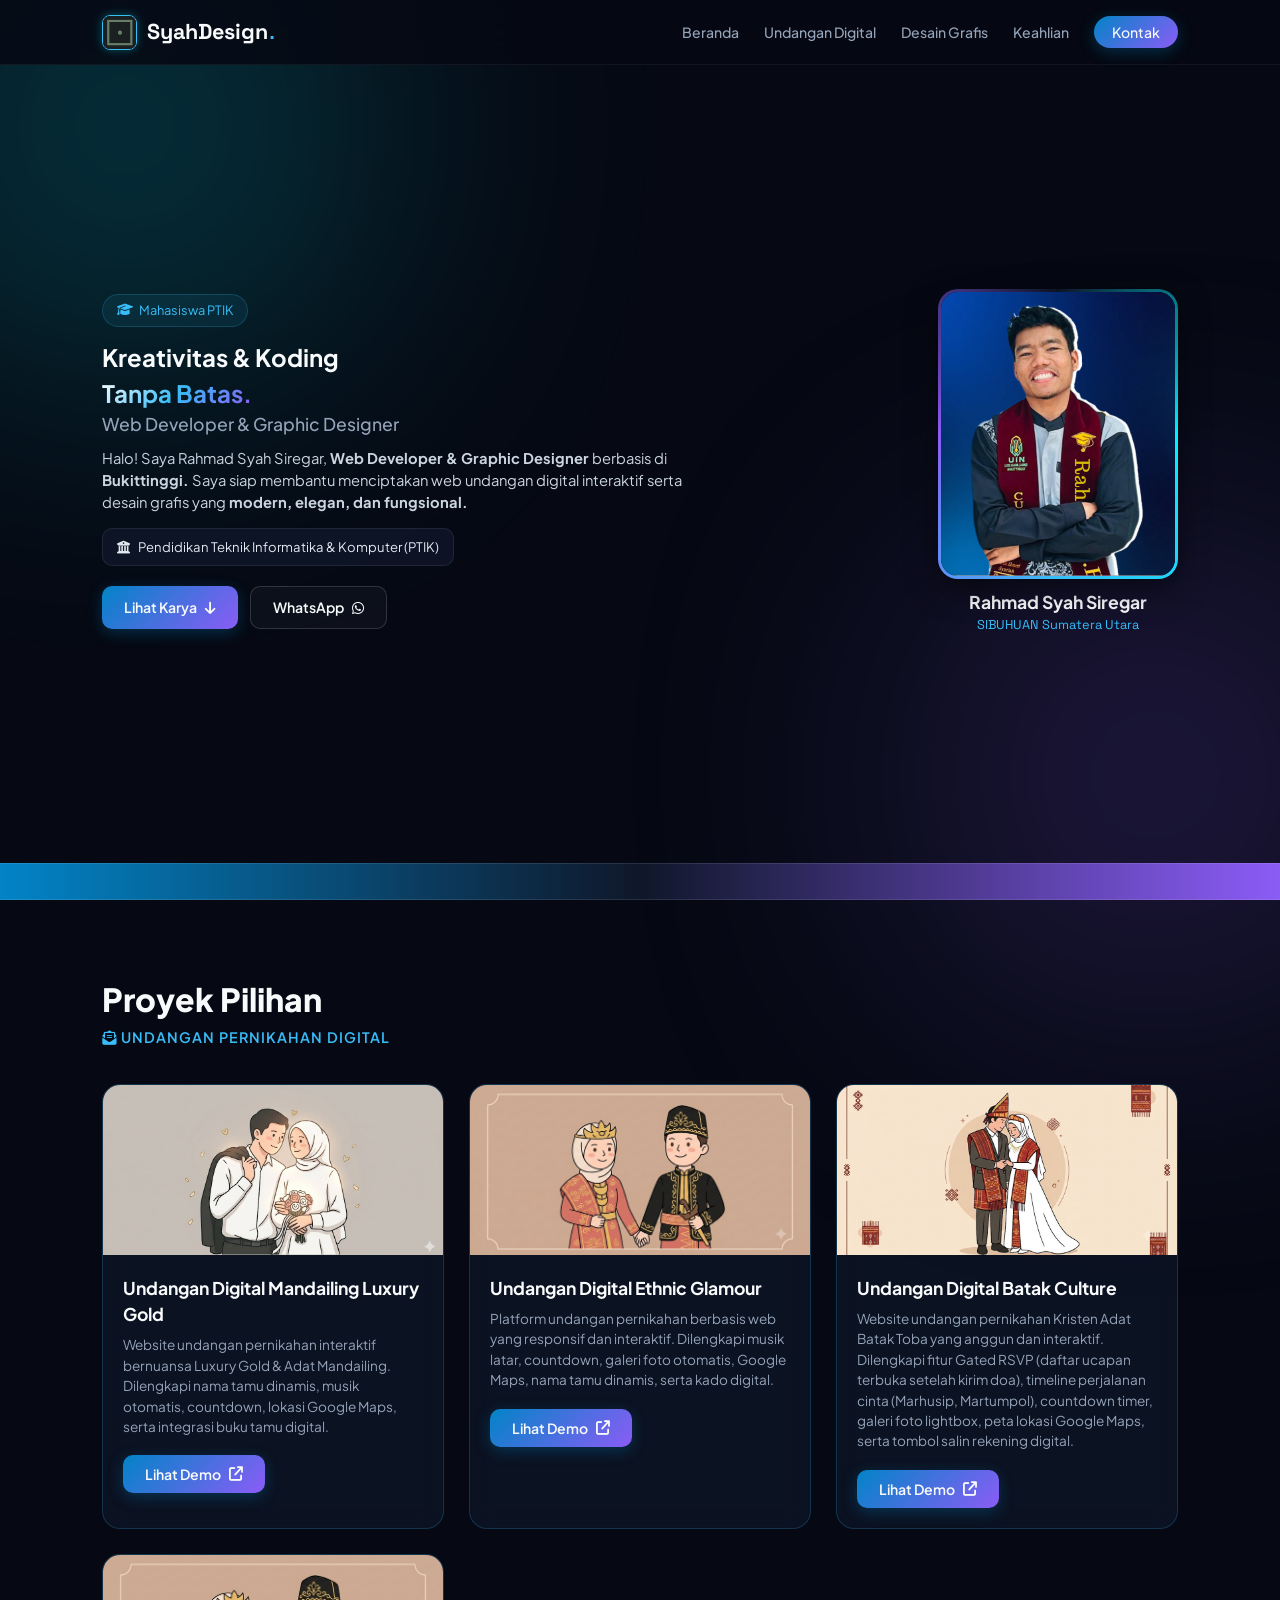
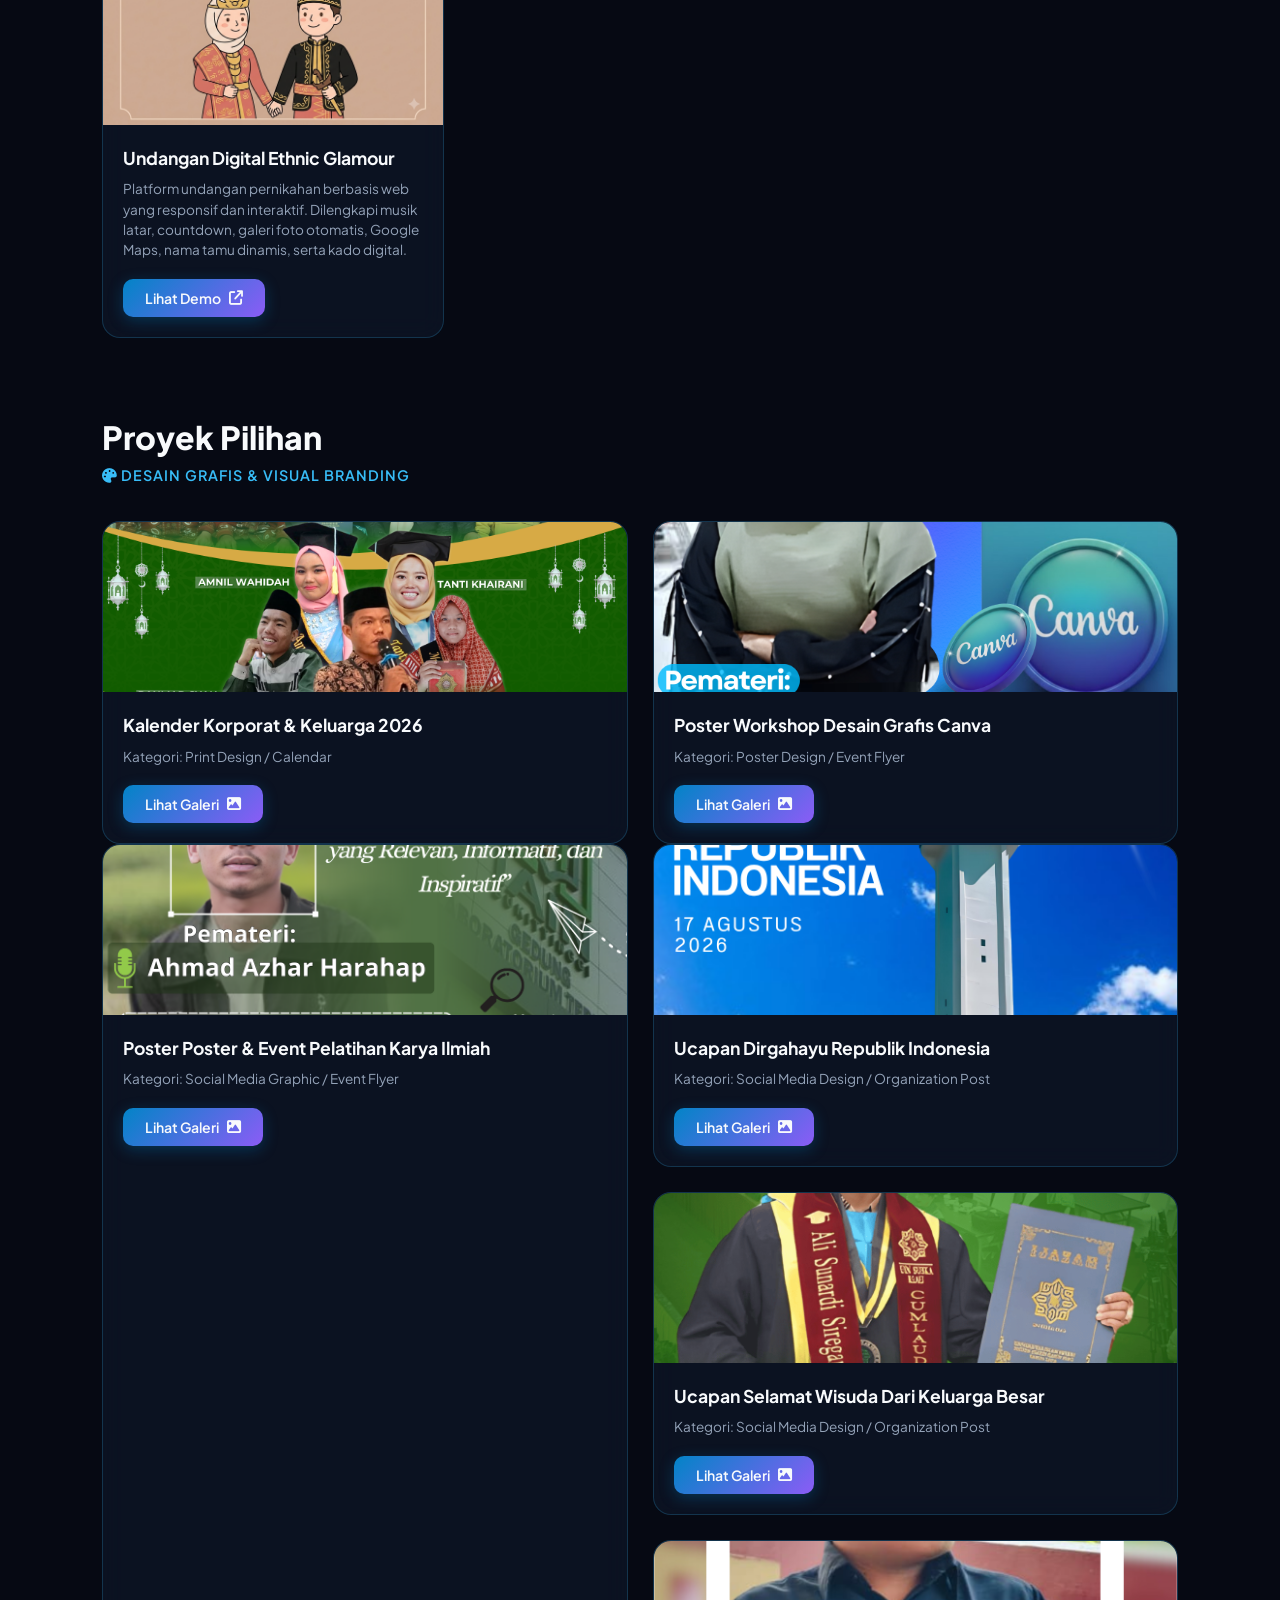
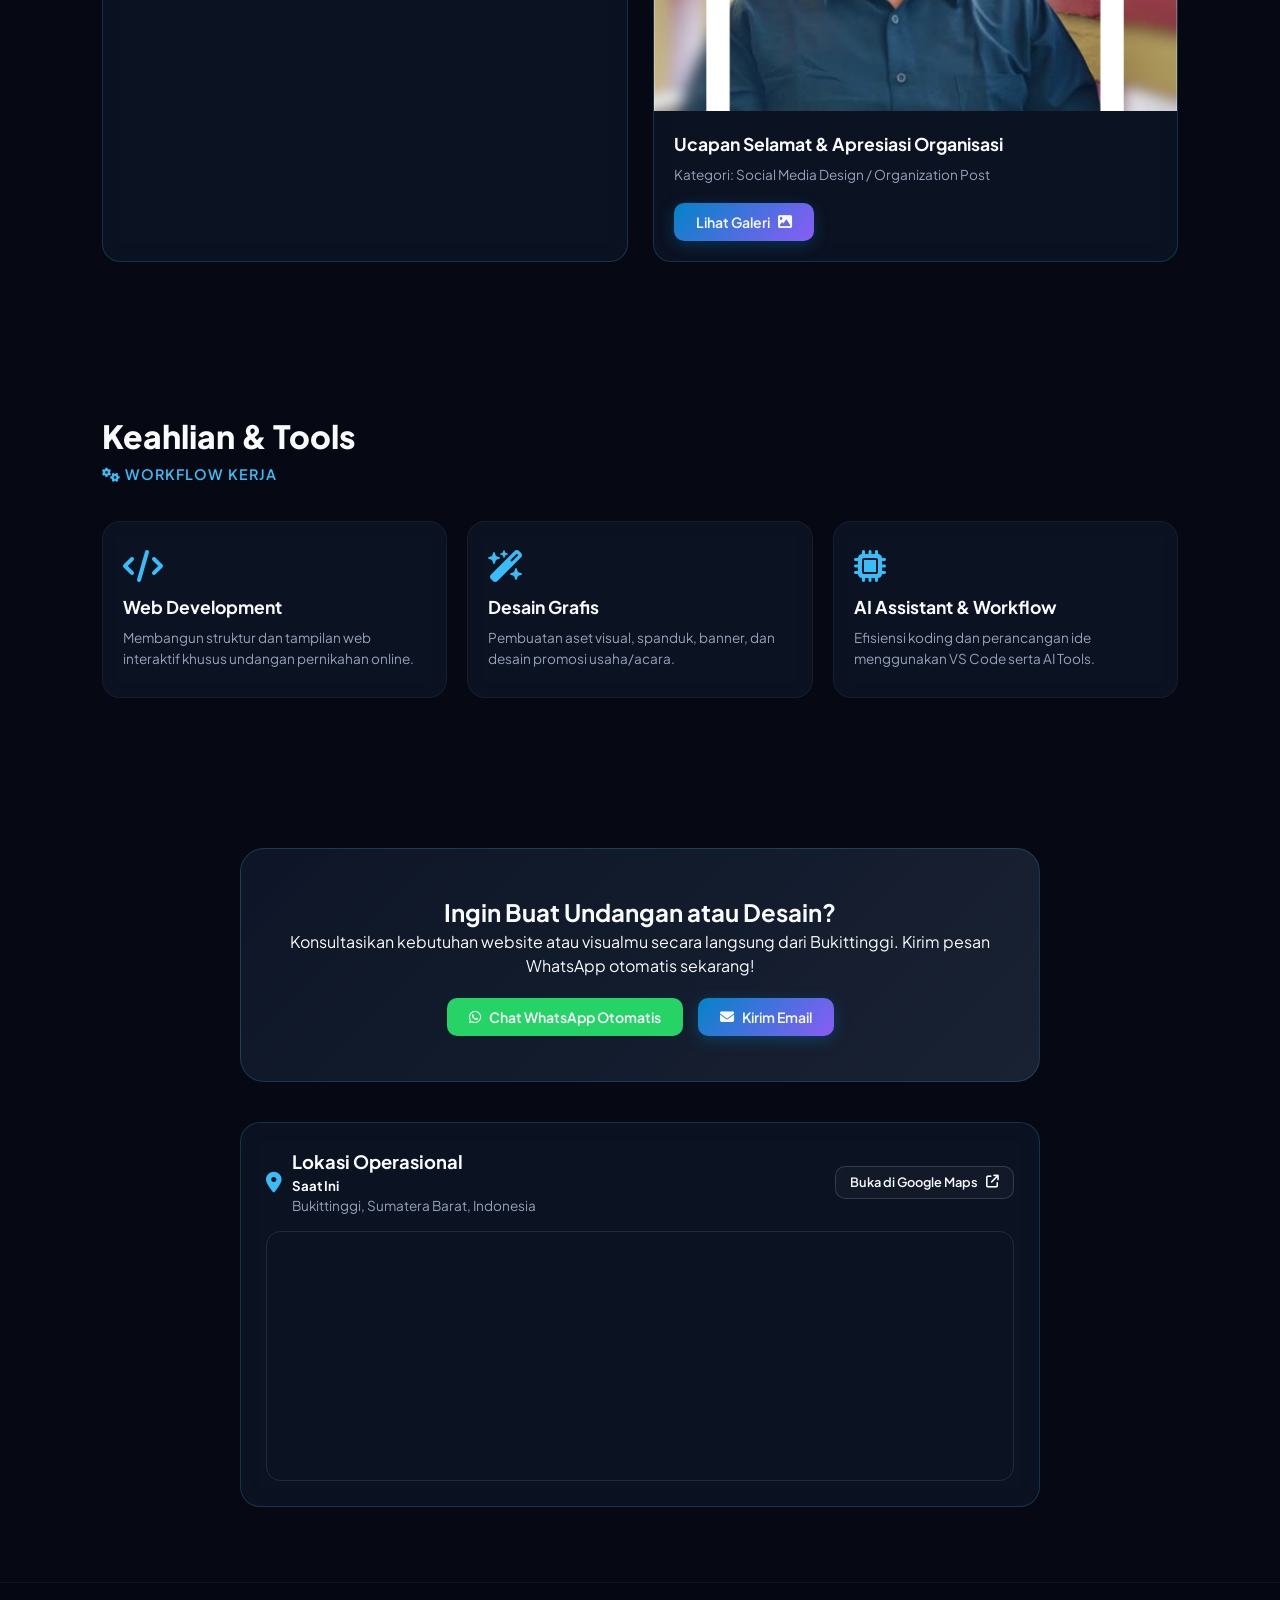
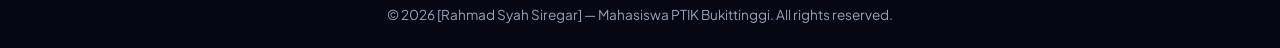
==== index.html @ 67d74da6 "Update index.html" ====
<!DOCTYPE html>
<html lang="id">
<head>
    <meta charset="UTF-8">
    <meta name="viewport" content="width=device-width, initial-scale=1.0">
    <title>Portofolio Rahmatsyah | Web Developer & Graphic Designer</title>

    <!-- 1. LOGO DI TAB BROWSER (FAVICON) -->
    <link rel="icon" type="image/png" href="logo.png">

    <!-- 2. PREVIEW LINK WA / SOSMED (OPEN GRAPH / OG TAGS) -->
    <meta property="og:type" content="website">
    <meta property="og:url" content="https://website-digital-invitation.github.io/myportofolio/">
    <meta property="og:title" content="Portofolio Resmi Rahmatsyah - Desain & Undangan Digital">
    <meta property="og:description" content="Kumpulan karya desain dan pembuatan website undangan digital modern, adat, dan interaktif oleh Rahmatsyah.">
    <!-- Gambar preview menggunakan file 123.jpg sesuai yang ada di GitHub kamu -->
    <meta property="og:image" content="https://website-digital-invitation.github.io/myportofolio/Cuplikan layar 2026-08-10 162850.jpg">

    <!-- Khusus Twitter / X -->
    <meta name="twitter:card" content="summary_large_image">
    <meta name="twitter:title" content="Portofolio Resmi Rahmatsyah - Desain & Undangan Digital">
    <meta name="twitter:description" content="Kumpulan karya desain dan pembuatan website undangan digital modern, adat, dan interaktif oleh Rahmatsyah.">
    <meta name="twitter:image" content="https://website-digital-invitation.github.io/myportofolio/Cuplikan layar 2026-08-10 162850.jpg">

    <!-- Font Google, AOS Animation & FontAwesome Icon -->
    <link href="https://fonts.googleapis.com/css2?family=Plus+Jakarta+Sans:wght@300;400;600;800&family=Space+Grotesk:wght@500;700&display=swap" rel="stylesheet">
    <link rel="stylesheet" href="https://cdnjs.cloudflare.com/ajax/libs/font-awesome/6.4.0/css/all.min.css">
    <link href="https://unpkg.com/aos@2.3.1/dist/aos.css" rel="stylesheet">

    <style>
        /* =========================================
           VARIABLE & RESET
        ========================================= */
        :root {
            --bg-main: #060913;
            --bg-card: rgba(15, 23, 42, 0.65);
            --primary-blue: #0284c7;
            --accent-cyan: #38bdf8;
            --neon-glow: #00f2fe;
            --purple-accent: #8b5cf6;
            --text-white: #f8fafc;
            --text-gray: #94a3b8;
            --border-glow: rgba(56, 189, 248, 0.2);
            
        }

        * {
            margin: 0;
            padding: 0;
            box-sizing: border-box;
            font-family: 'Plus Jakarta Sans', sans-serif;
            scroll-behavior: smooth;
        }

        body {
            background-color: var(--bg-main);
            color: var(--text-white);
            line-height: 1.5;
            overflow-x: hidden;
            position: relative;
        }

        /* Ambient Glow Background */
        .bg-glow-1, .bg-glow-2 {
            position: fixed;
            width: 450px;
            height: 450px;
            border-radius: 50%;
            filter: blur(140px);
            opacity: 0.25;
            z-index: -1;
            pointer-events: none;
        }

        .bg-glow-1 {
            background: var(--neon-glow);
            top: -100px;
            left: -100px;
            animation: floatGlow 8s ease-in-out infinite alternate;
        }

        .bg-glow-2 {
            background: var(--purple-accent);
            bottom: -100px;
            right: -100px;
            animation: floatGlow 10s ease-in-out infinite alternate-reverse;
        }

        @keyframes floatGlow {
            0% { transform: scale(1) translate(0, 0); }
            100% { transform: scale(1.2) translate(40px, 40px); }
        }

        /* NAVBAR WITH CUSTOM LOGO */
        header {
            display: flex;
            justify-content: space-between;
            align-items: center;
            padding: 12px 8%;
            background: rgba(6, 9, 19, 0.85);
            backdrop-filter: blur(16px);
            position: sticky;
            top: 0;
            z-index: 1000;
            border-bottom: 1px solid rgba(255, 255, 255, 0.05);
            height: 65px;
        }

        .logo-container {
            display: flex;
            align-items: center;
            gap: 10px;
        }

        .logo-img {
            width: 35px;
            height: 35px;
            border-radius: 8px;
            object-fit: cover;
            border: 1px solid var(--accent-cyan);
            box-shadow: 0 0 10px rgba(0, 242, 254, 0.3);
        }

        .logo {
            font-family: 'Space Grotesk', sans-serif;
            font-size: 1.35rem;
            font-weight: 700;
            color: var(--text-white);
        }

        .logo span { color: var(--accent-cyan); }

        nav a {
            color: var(--text-gray);
            text-decoration: none;
            margin-left: 22px;
            font-size: 0.88rem;
            font-weight: 500;
            transition: all 0.3s ease;
        }

        nav a:hover {
            color: var(--neon-glow);
            text-shadow: 0 0 10px rgba(0, 242, 254, 0.5);
        }

        .btn-nav {
            background: linear-gradient(135deg, var(--primary-blue), var(--purple-accent));
            padding: 7px 18px;
            border-radius: 30px;
            color: var(--text-white) !important;
            box-shadow: 0 4px 15px rgba(2, 132, 199, 0.3);
        }

        /* HERO SECTION (COMPACT FIT UNTUK 1 LAYAR MONITOR) */
        .hero-section {
            min-height: calc(100vh - 65px);
            display: flex;
            flex-direction: column;
            justify-content: space-between;
            padding-top: 15px;
        }

        .hero-container {
            display: flex;
            align-items: center;
            justify-content: space-between;
            padding: 10px 8% 0;
            gap: 30px;
            flex: 1;
        }

        .hero-content {
            flex: 1.2;
            max-width: 620px;
        }

        .badge {
            display: inline-flex;
            align-items: center;
            gap: 6px;
            background: rgba(56, 189, 248, 0.08);
            color: var(--accent-cyan);
            padding: 6px 14px;
            border-radius: 30px;
            font-size: 0.8rem;
            border: 1px solid var(--border-glow);
            margin-bottom: 12px;
        }

        .hero h1 {
            font-size: 2.6rem;
            font-weight: 800;
            line-height: 1.15;
            margin-bottom: 10px;
            letter-spacing: -0.5px;
        }

        .gradient-text {
            background: linear-gradient(135deg, #ffffff 0%, var(--accent-cyan) 50%, var(--purple-accent) 100%);
            -webkit-background-clip: text;
            -webkit-text-fill-color: transparent;
        }

        .role {
            font-size: 1.1rem;
            color: var(--text-gray);
            font-weight: 500;
            margin-bottom: 10px;
        }

        .desc {
            color: #cbd5e1;
            font-size: 0.92rem;
            margin-bottom: 15px;
            line-height: 1.5;
        }

        .education {
            display: inline-flex;
            align-items: center;
            gap: 8px;
            background: rgba(15, 23, 42, 0.8);
            padding: 8px 14px;
            border-radius: 10px;
            font-size: 0.82rem;
            color: #e2e8f0;
            margin-bottom: 20px;
            border: 1px solid rgba(255, 255, 255, 0.08);
        }

        .hero-btns {
            display: flex;
            gap: 12px;
            flex-wrap: wrap;
        }

        /* FOTO PROFILE COMPACT */
        .hero-profile-wrapper {
            display: flex;
            flex-direction: column;
            align-items: center;
            justify-content: center;
        }

        .profile-card-animated {
            position: relative;
            width: 240px;
            height: 290px;
            border-radius: 20px;
            overflow: hidden;
            display: flex;
            align-items: center;
            justify-content: center;
            padding: 3px;
            background: rgba(15, 23, 42, 0.8);
            box-shadow: 0 10px 30px rgba(0,0,0,0.5);
        }

        .profile-card-animated::before {
            content: '';
            position: absolute;
            width: 170%;
            height: 170%;
            background: conic-gradient(
                from 0deg,
                transparent 0%,
                var(--neon-glow) 25%,
                var(--accent-cyan) 50%,
                var(--purple-accent) 75%,
                transparent 100%
            );
            animation: rotateBorder 4s linear infinite;
        }

        @keyframes rotateBorder {
            0% { transform: rotate(0deg); }
            100% { transform: rotate(360deg); }
        }

        .profile-img-inner {
            position: relative;
            width: 100%;
            height: 100%;
            border-radius: 17px;
            overflow: hidden;
            z-index: 1;
            background: var(--bg-main);
        }

        .profile-img-inner img {
            width: 100%;
            height: 100%;
            object-fit: cover;
        }

        .profile-name-tag {
            margin-top: 10px;
            text-align: center;
        }

        .profile-name-tag h3 {
            font-size: 1.1rem;
            font-weight: 700;
            color: var(--text-white);
        }

        .profile-name-tag p {
            font-size: 0.8rem;
            color: var(--accent-cyan);
            font-family: 'Space Grotesk', sans-serif;
        }

        /* RUNNING TEXT (TEKS BERJALAN PAS DI PAS BROWSER DI BAWAH BERANDA) */
        .marquee-container {
            background: linear-gradient(90deg, #0284c7, #0f172a, #8b5cf6);
            color: #ffffff;
            padding: 8px 0;
            font-size: 0.8rem;
            font-weight: 600;
            font-family: 'Space Grotesk', sans-serif;
            letter-spacing: 1px;
            text-transform: uppercase;
            overflow: hidden;
            white-space: nowrap;
            border-top: 1px solid rgba(255, 255, 255, 0.1);
            border-bottom: 1px solid rgba(255, 255, 255, 0.1);
            margin-top: 15px;
            width: 100%;
        }

        .marquee-content {
            display: inline-block;
            padding-left: 100%;
            animation: marqueeText 24s linear infinite;
        }

        .marquee-content i { color: var(--neon-glow); margin: 0 10px; }

        @keyframes marqueeText {
            0% { transform: translate(0, 0); }
            100% { transform: translate(-100%, 0); }
        }

        /* COMMON SECTION & BUTTONS */
        section { padding: 75px 8%; position: relative; }

        .section-header-custom {
            margin-bottom: 35px;
        }

        .section-header-custom h2 {
            font-size: 2rem;
            font-weight: 800;
        }

        .section-header-custom p {
            color: var(--accent-cyan);
            font-size: 0.9rem;
            font-weight: 600;
            text-transform: uppercase;
            letter-spacing: 1px;
            margin-top: 4px;
        }

        .btn {
            padding: 10px 22px;
            border-radius: 10px;
            text-decoration: none;
            font-weight: 600;
            font-size: 0.88rem;
            transition: all 0.3s ease;
            display: inline-flex;
            align-items: center;
            gap: 8px;
            border: none;
            cursor: pointer;
        }

        .btn-primary {
            background: linear-gradient(135deg, var(--primary-blue), var(--purple-accent));
            color: var(--text-white);
            box-shadow: 0 4px 15px rgba(2, 132, 199, 0.3);
        }

        .btn-primary:hover {
            transform: translateY(-2px);
            box-shadow: 0 8px 25px rgba(139, 92, 246, 0.5);
        }

        .btn-secondary {
            background: rgba(255, 255, 255, 0.03);
            color: var(--text-white);
            border: 1px solid rgba(255, 255, 255, 0.15);
        }

        .btn-secondary:hover {
            background: rgba(255, 255, 255, 0.1);
            border-color: var(--accent-cyan);
            color: var(--accent-cyan);
        }

        /* PROJECT GRID & CARD */
        .project-grid {
            display: grid;
            grid-template-columns: repeat(auto-fit, minmax(280px, 1fr));
            gap: 25px;
        }

        .project-card {
            background: var(--bg-card);
            border-radius: 18px;
            overflow: hidden;
            border: 1px solid var(--border-glow);
            backdrop-filter: blur(12px);
            transition: all 0.4s ease;
        }

        .project-card:hover {
            transform: translateY(-6px);
            border-color: var(--neon-glow);
            box-shadow: 0 12px 25px rgba(0, 242, 254, 0.15);
        }

        .card-img-wrapper { height: 170px; overflow: hidden; }

        .card-img {
            width: 100%;
            height: 100%;
            background-size: cover;
            background-position: center;
            transition: transform 0.5s ease;
        }

        .project-card:hover .card-img { transform: scale(1.08); }

        .card-info { padding: 20px; }

        .card-info h3 { font-size: 1.1rem; margin-bottom: 8px; }

        .card-info p { font-size: 0.85rem; color: var(--text-gray); margin-bottom: 18px; }

        /* SKILLS SECTION */
        .skills-grid {
            display: grid;
            grid-template-columns: repeat(auto-fit, minmax(240px, 1fr));
            gap: 20px;
        }

        .skill-card {
            background: var(--bg-card);
            padding: 28px 20px;
            border-radius: 18px;
            border: 1px solid rgba(255, 255, 255, 0.05);
            backdrop-filter: blur(10px);
        }

        .skill-card .icon {
            font-size: 2rem;
            color: var(--accent-cyan);
            margin-bottom: 12px;
        }

        .skill-card h3 { font-size: 1.1rem; margin-bottom: 8px; }
        .skill-card p { font-size: 0.85rem; color: var(--text-gray); }

        /* CONTACT SECTION */
        .contact-box {
            background: linear-gradient(135deg, rgba(15, 23, 42, 0.9), rgba(30, 41, 59, 0.8));
            padding: 45px 30px;
            border-radius: 24px;
            text-align: center;
            max-width: 800px;
            margin: 0 auto;
            border: 1px solid var(--border-glow);
        }

        .contact-buttons {
            display: flex;
            justify-content: center;
            gap: 15px;
            flex-wrap: wrap;
            margin-top: 20px;
        }

        .btn-wa { background: #25d366; color: #ffffff; }

        /* MAPS / LOKASI SECTION */
        .location-section {
            margin-top: 40px;
            max-width: 800px;
            margin-left: auto;
            margin-right: auto;
        }

        .location-card {
            background: var(--bg-card);
            border-radius: 20px;
            border: 1px solid var(--border-glow);
            padding: 25px;
            backdrop-filter: blur(12px);
        }

        .location-header {
            display: flex;
            align-items: center;
            justify-content: space-between;
            margin-bottom: 15px;
            flex-wrap: wrap;
            gap: 10px;
        }

        .location-title {
            display: flex;
            align-items: center;
            gap: 10px;
        }

        .location-title i {
            color: var(--accent-cyan);
            font-size: 1.3rem;
        }

        .location-title h3 {
            font-size: 1.15rem;
            font-weight: 700;
        }

        .map-frame {
            width: 100%;
            height: 250px;
            border-radius: 14px;
            border: 1px solid rgba(255, 255, 255, 0.1);
            overflow: hidden;
            margin-top: 12px;
        }

        .map-frame iframe {
            width: 100%;
            height: 100%;
            border: 0;
        }

        /* MODAL POPUP DISPLAY */
        .modal-overlay {
            position: fixed;
            top: 0; left: 0; width: 100%; height: 100%;
            background: rgba(6, 9, 19, 0.95);
            backdrop-filter: blur(15px);
            z-index: 2000;
            display: none;
            justify-content: center;
            align-items: center;
            padding: 20px;
        }

        .modal-content {
            background: var(--bg-card);
            border: 1px solid var(--neon-glow);
            border-radius: 20px;
            max-width: 750px;
            width: 100%;
            max-height: 90vh;
            overflow-y: auto;
            padding: 25px;
            box-shadow: 0 0 30px rgba(0, 242, 254, 0.2);
            position: relative;
        }

        .modal-img {
            width: 100%;
            border-radius: 12px;
            margin: 15px 0;
            border: 1px solid rgba(255, 255, 255, 0.1);
        }

        /* FOOTER */
        footer {
            text-align: center;
            padding: 22px;
            background: rgba(6, 9, 19, 0.95);
            color: var(--text-gray);
            font-size: 0.85rem;
            border-top: 1px solid rgba(255, 255, 255, 0.05);
        }

        /* RESPONSIVE DESIGN (HP & TABLET) */
        @media (max-width: 850px) {
            header nav { display: none; }
            .hero-container {
                flex-direction: column-reverse;
                text-align: center;
                padding-top: 20px;
            }
            .hero-section {
                min-height: auto;
            }
            .hero h1 { font-size: 2.1rem; }
            .education, .hero-btns { justify-content: center; }
            .profile-card-animated {
                width: 200px;
                height: 240px;
            }
        }
        /* Container Utama Menutupi Seluruh Layar (Fullscreen) */
.full-demo-container {
    display: none; /* Sembunyi secara default */
    position: fixed;
    top: 0;
    left: 0;
    width: 100vw;
    height: 100vh;
    background-color: #000;
    z-index: 999999; /* Memastikan paling depan menutupi apapun */
}

/* Header Bar Bagian Atas */
.full-demo-header {
    height: 55px;
    background-color: #121212;
    display: flex;
    align-items: center;
    justify-content: space-between;
    padding: 0 20px;
    border-bottom: 1px solid #333;
    box-shadow: 0 2px 10px rgba(0,0,0,0.5);
}

/* Tombol Kembali ke Portofolio */
.btn-back-portofolio {
    background-color: #7d8b75;
    color: #ffffff;
    border: none;
    padding: 8px 16px;
    border-radius: 6px;
    font-weight: 600;
    font-size: 0.9rem;
    cursor: pointer;
    display: flex;
    align-items: center;
    gap: 8px;
    transition: background 0.2s ease;
}

.btn-back-portofolio:hover {
    background-color: #65725e;
}

.demo-title {
    color: #888;
    font-size: 0.85rem;
}

/* Frame Undangan Full Layar */
.full-demo-frame {
    width: 100%;
    height: calc(100vh - 55px); /* Memenuhi sisa layar bawah */
    border: none;
    display: block;
}
    </style>
</head>
<body>

    <div class="bg-glow-1"></div>
    <div class="bg-glow-2"></div>

    <!-- NAVBAR WITH LOGO -->
    <header>
        <div class="logo-container">
            <img src="logo.png" alt="Logo" class="logo-img">
            <div class="logo">SyahDesign<span>.</span></div>
        </div>
        <nav>
            <a href="#hero">Beranda</a>
            <a href="#proyek-undangan">Undangan Digital</a>
            <a href="#proyek-desain">Desain Grafis</a>
            <a href="#skills">Keahlian</a>
            <a href="#contact" class="btn-nav">Kontak</a>
        </nav>
    </header>

    <!-- 1. HERO SECTION (FIT 1 LAYAR DENGAN TEKS BERJALAN DI BAWAHNYA) -->
    <section id="hero" class="hero-section" style="padding: 0;">
        <div class="hero-container">
            <!-- KIRI: TEKS DESKRIPSI -->
            <div class="hero-content" data-aos="fade-right">
                <div class="badge">
                    <i class="fa-solid fa-graduation-cap"></i> Mahasiswa PTIK
                </div>
                <h1>Kreativitas & Koding <br><span class="gradient-text">Tanpa Batas.</span></h1>
                <p class="role">Web Developer & Graphic Designer</p>
                <p class="desc">
Halo! Saya Rahmad Syah Siregar, <strong>Web Developer & Graphic Designer</strong> berbasis di <strong>Bukittinggi.</strong> Saya siap membantu menciptakan web undangan digital interaktif serta desain grafis yang <strong>modern, elegan, dan fungsional.</strong> </p>
                <div class="education">
                    <i class="fa-solid fa-university"></i> Pendidikan Teknik Informatika & Komputer (PTIK)
                </div>
                <div class="hero-btns">
                    <a href="#proyek-undangan" class="btn btn-primary">Lihat Karya <i class="fa-solid fa-arrow-down"></i></a>
                    <a href="javascript:void(0)" onclick="openWhatsApp()" class="btn btn-secondary">WhatsApp <i class="fa-brands fa-whatsapp"></i></a>
                </div>
            </div>

            <!-- KANAN: FOTO PROFILE DENGAN BINGKAI SINAR MUTER -->
            <div class="hero-profile-wrapper" data-aos="fade-left">
                <div class="profile-card-animated">
                    <div class="profile-img-inner">
                        <img src="Cuplikan layar 2026-08-24 211749.png" alt="Foto Profile">
                    </div>
                </div>
                <div class="profile-name-tag">
                    <h3>Rahmad Syah Siregar</h3>
                    <p>SIBUHUAN Sumatera Utara</p>
                </div>
            </div>
        </div>

        <!-- TEKS BERJALAN STYLE MESJID (PERSIS DI DASAR TAMPILAN BERANDA) -->
        <div class="marquee-container">
            <div class="marquee-content">
                <i class="fa-solid fa-bullhorn"></i> SELAMAT DATANG DI PORTOFOLIO RESMI RAHMAD SYAH SIREGAR — JASA PEMBUATAN UNDANGAN PERNIKAHAN DIGITAL & DESAIN GRAFIS — LOKASI: BUKITTINGGI, SUMATERA BARAT, INDONESIA — HUBUNGI VIA WHATSAPP / E-MAIL UNTUK PEMESANAN <i class="fa-solid fa-sparkles"></i>
            </div>
        </div>
    </section>

    <!-- 2. PROYEK PILIHAN 1: UNDANGAN PERNIKAHAN -->
    <section id="proyek-undangan">
        <div class="section-header-custom" data-aos="fade-up">
            <h2>Proyek Pilihan</h2>
            <p><i class="fa-solid fa-envelope-open-text"></i> Undangan Pernikahan Digital</p>
        </div>

        <div class="project-grid">
            <div class="project-card" data-aos="fade-up">
                <div class="card-img-wrapper">
                    <div class="card-img" style="background-image: url('123.jpg');"></div>
                </div>
                <div class="card-info">
                    <h3>Undangan Digital Mandailing Luxury Gold</h3>
                    <p>Website undangan pernikahan interaktif bernuansa Luxury Gold & Adat Mandailing. Dilengkapi nama tamu dinamis, musik otomatis, countdown, lokasi Google Maps, serta integrasi buku tamu digital.</p>
<button class="btn btn-primary" onclick="bukaDemoFull('Undangannikahbaru.html')">
    Lihat Demo <i class="fa-solid fa-external-link"></i>
</button>                
</div>
            </div>

            <div class="project-card" data-aos="fade-up" data-aos-delay="100">
                <div class="card-img-wrapper">
                    <div class="card-img" style="background-image: url('Gemini_Generated_Image_ol3g5vol3g5vol3g.png');"></div>
                </div>
                <div class="card-info">
                    <h3>Undangan Digital Ethnic Glamour</h3>
                    <p>Platform undangan pernikahan berbasis web yang responsif dan interaktif. Dilengkapi musik latar, countdown, galeri foto otomatis, Google Maps, nama tamu dinamis, serta kado digital.</p>
                  <button class="btn btn-primary" onclick="bukaDemoFull('Undanganpernikahan1.html')">
            Lihat Demo <i class="fa-solid fa-external-link"></i>
        </button>
    </div>
</div>

<div class="project-card" data-aos="fade-up" data-aos-delay="100">
                <div class="card-img-wrapper">
                    <div class="card-img" style="background-image: url('3796d665-fc91-4ea4-8cba-d30d1d837f8a.jpg');"></div>
                </div>
                <div class="card-info">
                    <h3>Undangan Digital Batak Culture</h3>
                    <p>Website undangan pernikahan Kristen Adat Batak Toba yang anggun dan interaktif. Dilengkapi fitur Gated RSVP (daftar ucapan terbuka setelah kirim doa), timeline perjalanan cinta (Marhusip, Martumpol), countdown timer, galeri foto lightbox, peta lokasi Google Maps, serta tombol salin rekening digital.</p>
                  <button class="btn btn-primary" onclick="bukaDemoFull('Undangan pernikahan ala gen Z.html')">
            Lihat Demo <i class="fa-solid fa-external-link"></i>
        </button>
    </div>
</div>

<div class="project-card" data-aos="fade-up" data-aos-delay="100">
                <div class="card-img-wrapper">
                    <div class="card-img" style="background-image: url('Gemini_Generated_Image_ol3g5vol3g5vol3g.png');"></div>
                </div>
                <div class="card-info">
                    <h3>Undangan Digital Ethnic Glamour</h3>
                    <p>Platform undangan pernikahan berbasis web yang responsif dan interaktif. Dilengkapi musik latar, countdown, galeri foto otomatis, Google Maps, nama tamu dinamis, serta kado digital.</p>
                  <button class="btn btn-primary" onclick="bukaDemoFull('Undangan pernikahan ala gen Z.html')">
            Lihat Demo <i class="fa-solid fa-external-link"></i>
        </button>
    </div>
</div>


       <!-- ========================================== -->
<!-- 1. WADAH DEMO FULLSCREEN (TIDAK NYELIP)    -->
<!-- ========================================== -->
<div id="fullDemoModal" class="full-demo-container">
    <!-- Baris Atas: Tombol Kembali -->
    <div class="full-demo-header">
        <button onclick="tutupDemoFull()" class="btn-back-portofolio">
            <i class="fa-solid fa-arrow-left"></i> Kembali ke Portofolio
        </button>
        <span class="demo-title">Live Preview Undangan</span>
    </div>
    
    <!-- Tampilan Utama Undangan (Full Layar) -->
    <iframe id="fullDemoFrame" src="" class="full-demo-frame"></iframe>
</div>
    </section>

    <!-- 3. PROYEK PILIHAN 2: DESAIN GRAFIS -->
    <section id="proyek-desain" style="padding-top: 0;">
        <div class="section-header-custom" data-aos="fade-up">
            <h2>Proyek Pilihan</h2>
            <p><i class="fa-solid fa-palette"></i> Desain Grafis & Visual Branding</p>
        </div>

        <div class="project-grid">
            <div class="project-card" data-aos="fade-up">
                <div class="card-img-wrapper">
                    <div class="card-img" style="background-image: url('Hijau Modern Minimalis Kalender Korporat (31 x 47 cm).png');"></div>
                </div>
                <div class="card-info">
                    <h3>Kalender Korporat & Keluarga 2026</h3>
                    <p>Kategori: Print Design / Calendar</p>
                    <button class="btn btn-primary" onclick="bukaModal('Kalender Korporat & Keluarga 2026', 'Hijau Modern Minimalis Kalender Korporat (31 x 47 cm).png', 'Desain kalender dinding bertema hijau modern minimalis untuk keluarga besar Siregariyah. Dilengkapi dengan foto keluarga, penanggalan Masehi/Hijriah, serta informasi penanda hari libur nasional.')">Lihat Galeri <i class="fa-solid fa-image"></i></button>
                </div>
            </div>

            <div class="project-card" data-aos="fade-up" data-aos-delay="100">
                <div class="card-img-wrapper">
                    <div class="card-img" style="background-image: url('Hijau Neon Seru Modern Workshop Desain Grafis Flyer A4.png');"></div>
                </div>
                <div class="card-info">
                    <h3>Poster Workshop Desain Grafis Canva</h3>
                    <p>Kategori: Poster Design / Event Flyer</p>
                    <button class="btn btn-primary" onclick="bukaModal('Undangan Digital Minimalist Blue', 'Hijau Neon Seru Modern Workshop Desain Grafis Flyer A4.png', 'Poster acara pelatihan desain grafis berbasis Canva dengan kombinasi warna gradasi neon biru-ungu yang seru, kreatif, dan menarik minat generasi muda.')">Lihat Galeri <i class="fa-solid fa-image"></i></button>
                </div>
            </div>
        </div>

         <div class="project-grid">
            <div class="project-card" data-aos="fade-up">
                <div class="card-img-wrapper">
                    <div class="card-img" style="background-image: url('Oranye dan Putih Modern Webinar Bisnis Instagram Post.png');"></div>
                </div>
                <div class="card-info">
                    <h3>Poster Poster & Event Pelatihan Karya Ilmiah</h3>
                    <p>Kategori: Social Media Graphic / Event Flyer</p>
                    <button class="btn btn-primary" onclick="bukaModal('Poster Poster & Event Pelatihan Karya Ilmiah', 'Oranye dan Putih Modern Webinar Bisnis Instagram Post.png', 'Desain pamflet digital untuk kegiatan Pelatihan Karya Ilmiah & Penulisan Makalah yang diselenggarakan oleh Gerakan Mahasiswa Padang Lawas, mengusung nuansa hijau profesional dan elegan.')">Lihat Galeri <i class="fa-solid fa-image"></i></button>
                </div>
            </div>

             <div class="project-grid">
            <div class="project-card" data-aos="fade-up">
                <div class="card-img-wrapper">
                    <div class="card-img" style="background-image: url('Dirgahayu RI PALAS.png');"></div>
                </div>
                <div class="card-info">
                    <h3>Ucapan Dirgahayu Republik Indonesia</h3>
                    <p>Kategori: Social Media Design / Organization Post</p>
                    <button class="btn btn-primary" onclick="bukaModal('Ucapan Dirgahayu Republik Indonesia', 'Dirgahayu RI PALAS.png', 'Desain ucapan Dirgahayu Republik Indonesia yang ke 81 Tahun, dengan tata letak frame foto yang elegan, dinamis, dan bersih.')">Lihat Galeri <i class="fa-solid fa-image"></i></button>
                </div>
            </div>

                  <div class="project-grid">
            <div class="project-card" data-aos="fade-up">
                <div class="card-img-wrapper">
                    <div class="card-img" style="background-image: url('Hijau dan Putih Modern Ucapan Selamat Wisuda Instagram Post.png');"></div>
                </div>
                <div class="card-info">
                    <h3>Ucapan Selamat Wisuda Dari Keluarga Besar</h3>
                    <p>Kategori: Social Media Design / Organization Post</p>
                    <button class="btn btn-primary" onclick="bukaModal('Ucapan Selamat Wisuda Dari Keluarga Besar', 'Hijau dan Putih Modern Ucapan Selamat Wisuda Instagram Post.png', 'Desain ucapan Selamat Wisuda Dari Keluarga Besar Siregariyah, dengan tata letak frame foto yang aestetic, tegas, elegan, dan dinamis.')">Lihat Galeri <i class="fa-solid fa-image"></i></button>
                </div>
            </div>
                      
         <div class="project-grid">
            <div class="project-card" data-aos="fade-up">
                <div class="card-img-wrapper">
                    <div class="card-img" style="background-image: url('Red & Orange Bold Modern Player Announcement Soccer Sport Instagram Post.png');"></div>
                </div>
                <div class="card-info">
                    <h3>Ucapan Selamat & Apresiasi Organisasi</h3>
                    <p>Kategori: Social Media Design / Organization Post</p>
                    <button class="btn btn-primary" onclick="bukaModal('Ucapan Selamat & Apresiasi Organisasi', 'Red & Orange Bold Modern Player Announcement Soccer Sport Instagram Post.png', 'Desain ucapan selamat ulang tahun (Barokallah Fi Umrik) untuk Ketua Kaderisasi GEMA PALAS dengan tata letak frame foto yang tegas, dinamis, dan modern.')">Lihat Galeri <i class="fa-solid fa-image"></i></button>
                </div>
            </div>
           
    </section>

    <!-- 4. SKILLS SECTION -->
    <section id="skills">
        <div class="section-header-custom" data-aos="fade-up">
            <h2>Keahlian & <span>Tools</span></h2>
            <p><i class="fa-solid fa-gears"></i> Workflow Kerja</p>
        </div>
        <div class="skills-grid">
            <div class="skill-card" data-aos="fade-up">
                <i class="fa-solid fa-code icon"></i>
                <h3>Web Development</h3>
                <p>Membangun struktur dan tampilan web interaktif khusus undangan pernikahan online.</p>
            </div>
            <div class="skill-card" data-aos="fade-up" data-aos-delay="100">
                <i class="fa-solid fa-wand-magic-sparkles icon"></i>
                <h3>Desain Grafis</h3>
                <p>Pembuatan aset visual, spanduk, banner, dan desain promosi usaha/acara.</p>
            </div>
            <div class="skill-card" data-aos="fade-up" data-aos-delay="200">
                <i class="fa-solid fa-microchip icon"></i>
                <h3>AI Assistant & Workflow</h3>
                <p>Efisiensi koding dan perancangan ide menggunakan VS Code serta AI Tools.</p>
            </div>
        </div>
    </section>

    <!-- 5. CONTACT & LOCATION SECTION -->
    <section id="contact">
        <!-- KONTAK BOX -->
        <div class="contact-box" data-aos="zoom-in">
            <h2>Ingin Buat Undangan atau Desain?</h2>
            <p>Konsultasikan kebutuhan website atau visualmu secara langsung dari Bukittinggi. Kirim pesan WhatsApp otomatis sekarang!</p>
            <div class="contact-buttons">
                <button class="btn btn-wa" onclick="openWhatsApp()">
                    <i class="fa-brands fa-whatsapp"></i> Chat WhatsApp Otomatis
                </button>
                <button class="btn btn-primary" onclick="openEmail()">
               <i class="fa-solid fa-envelope"></i> Kirim Email
            </button>
            </div>
        </div>

        <!-- LOKASI MAPS INTERAKTIF DI BAWAH KONTEN KONTAK -->
        <div class="location-section" data-aos="fade-up">
            <div class="location-card">
                <div class="location-header">
                    <div class="location-title">
                        <i class="fa-solid fa-location-dot"></i>
                        <div>
                            <h3>Lokasi Operasional</h3>
                            <h5>Saat Ini</h5>
                            <p style="font-size: 0.85rem; color: var(--text-gray);">Bukittinggi, Sumatera Barat, Indonesia</p>
                        </div>
                    </div>
                    <a href="https://maps.google.com/?q=Bukittinggi,+West+Sumatra" target="_blank" class="btn btn-secondary" style="font-size: 0.8rem; padding: 6px 14px;">
                        Buka di Google Maps <i class="fa-solid fa-arrow-up-right-from-square"></i>
                    </a>
                </div>

                <!-- FRAME MAPS GOOGLE (BUKITTINGGI) -->
                <div class="map-frame">
                    <iframe 
                        src="https://www.google.com/maps/embed?pb=!1m18!1m12!1m3!1d3989.6644153075845!2d100.36643267425178!3d-0.3052210352528148!2m3!1f0!2f0!3f0!3m2!1i1024!2i768!4f13.1!3m3!1m2!1s0x2fd5389632832801%3A0x6739bc34839556d!2sBukittinggi%2C%20West%20Sumatra!5e0!3m2!1sen!2sid!4v1710000000000!5m2!1sen!2sid" 
                        allowfullscreen="" 
                        loading="lazy" 
                        referrerpolicy="no-referrer-when-downgrade">
                    </iframe>
                </div>
            </div>
        </div>
    </section>

    <footer>
        <p>&copy; 2026 [Rahmad Syah Siregar] — Mahasiswa PTIK Bukittinggi. All rights reserved.</p>
    </footer>

    <!-- MODAL POPUP -->
    <div class="modal-overlay" id="customModal">
        <div class="modal-content">
            <h2 id="modalTitle" style="color: var(--accent-cyan);">Judul Proyek</h2>
            <img id="modalImage" class="modal-img" src="" alt="Pratinjau Karya">
            <p id="modalDesc" style="color: var(--text-gray); font-size: 0.9rem; line-height: 1.6;"></p>
            <div style="margin-top: 20px; text-align: right;">
                <button class="btn btn-secondary" onclick="tutupModal()"><i class="fa-solid fa-arrow-left"></i> Kembali ke Portofolio</button>
            </div>
        </div>
    </div>

    <!-- SCRIPT JS -->
    <script src="https://unpkg.com/aos@2.3.1/dist/aos.js"></script>
    <script>
        AOS.init({ duration: 800, once: true });

        function openWhatsApp() {
            var nomorWA = "6281234567890"; // Ganti dengan nomor WA kamu
            var pesanOtomatis = encodeURIComponent("Halo! Saya melihat portofolio Anda dan tertarik untuk berkonsultasi mengenai jasa pembuatan website undangan pernikahan / desain grafis.");
            window.open("https://wa.me/" + nomorWA + "?text=" + pesanOtomatis, "_blank");
        }

        function bukaModal(judul, urlGambar, deskripsi) {
            document.getElementById('modalTitle').innerText = judul;
            document.getElementById('modalImage').src = urlGambar;
            document.getElementById('modalDesc').innerText = deskripsi;
            document.getElementById('customModal').style.display = 'flex';
        }

        function tutupModal() {
            document.getElementById('customModal').style.display = 'none';
        }
    </script>
    <script>
  function openWhatsApp() {
    // 1. Ganti dengan nomor WhatsApp kamu (Gunakan format 62, TANPA angka 0, spasi, atau tanda +)
    const nomorWA = "6282162757915"; 

    // 2. Tulis pesan otomatis yang ingin langsung terketik saat dibuka (Opsional)
    const pesan = "Halo Rahmad Syah Siregar, saya tertarik untuk menggunakan jasa Anda !";

    // 3. Gabungkan menjadi URL link WhatsApp
    const url = `https://wa.me/${nomorWA}?text=${encodeURIComponent(pesan)}`;

    // 4. Buka link di tab baru
    window.open(url, '_blank');
  }
  function openEmail() {
  // 1. Alamat email kamu
  const emailTujuan = "rahmatsyahsiregar80@gmail.com";
  
  // 2. Subjek / Judul Email Otomatis
  const subjek = "Tanya Jasa Desain - Portofolio";
  
  // 3. Isi Pesan Otomatis (Sama seperti WA)
  const pesan = "Halo Rahmad Syah Siregar, saya tertarik untuk menggunakan jasa Anda!";

  // 4. Buat link Gmail Web otomatis
  const url = `https://mail.google.com/mail/?view=cm&fs=1&to=${emailTujuan}&su=${encodeURIComponent(subjek)}&body=${encodeURIComponent(pesan)}`;

  // 5. Buka Gmail Web di tab baru
  window.open(url, '_blank');
// ==========================================
// 2. FUNGSI JAVASCRIPT PERBAIKAN
// ==========================================
  }
function bukaDemoFull(urlFile) {
    // 1. Masukkan file undangan ke frame
    document.getElementById('fullDemoFrame').src = urlFile;
    
    // 2. Munculkan layar fullscreen (ID SUDAH DISAMAKAN: fullDemoModal)
    document.getElementById('fullDemoModal').style.display = 'block';
    
    // 3. Matikan scroll web portofolio di belakangnya
    document.body.style.overflow = 'hidden';
}

function tutupDemoFull() {
    // 1. Sembunyikan layar fullscreen (ID SUDAH DISAMAKAN: fullDemoModal)
    document.getElementById('fullDemoModal').style.display = 'none';
    
    // 2. Reset frame agar musik/efek di undangan mati
    document.getElementById('fullDemoFrame').src = '';
    
    // 3. Hidupkan kembali scroll web portofolio
    document.body.style.overflow = 'auto';
}
</script>
</body>
</html>
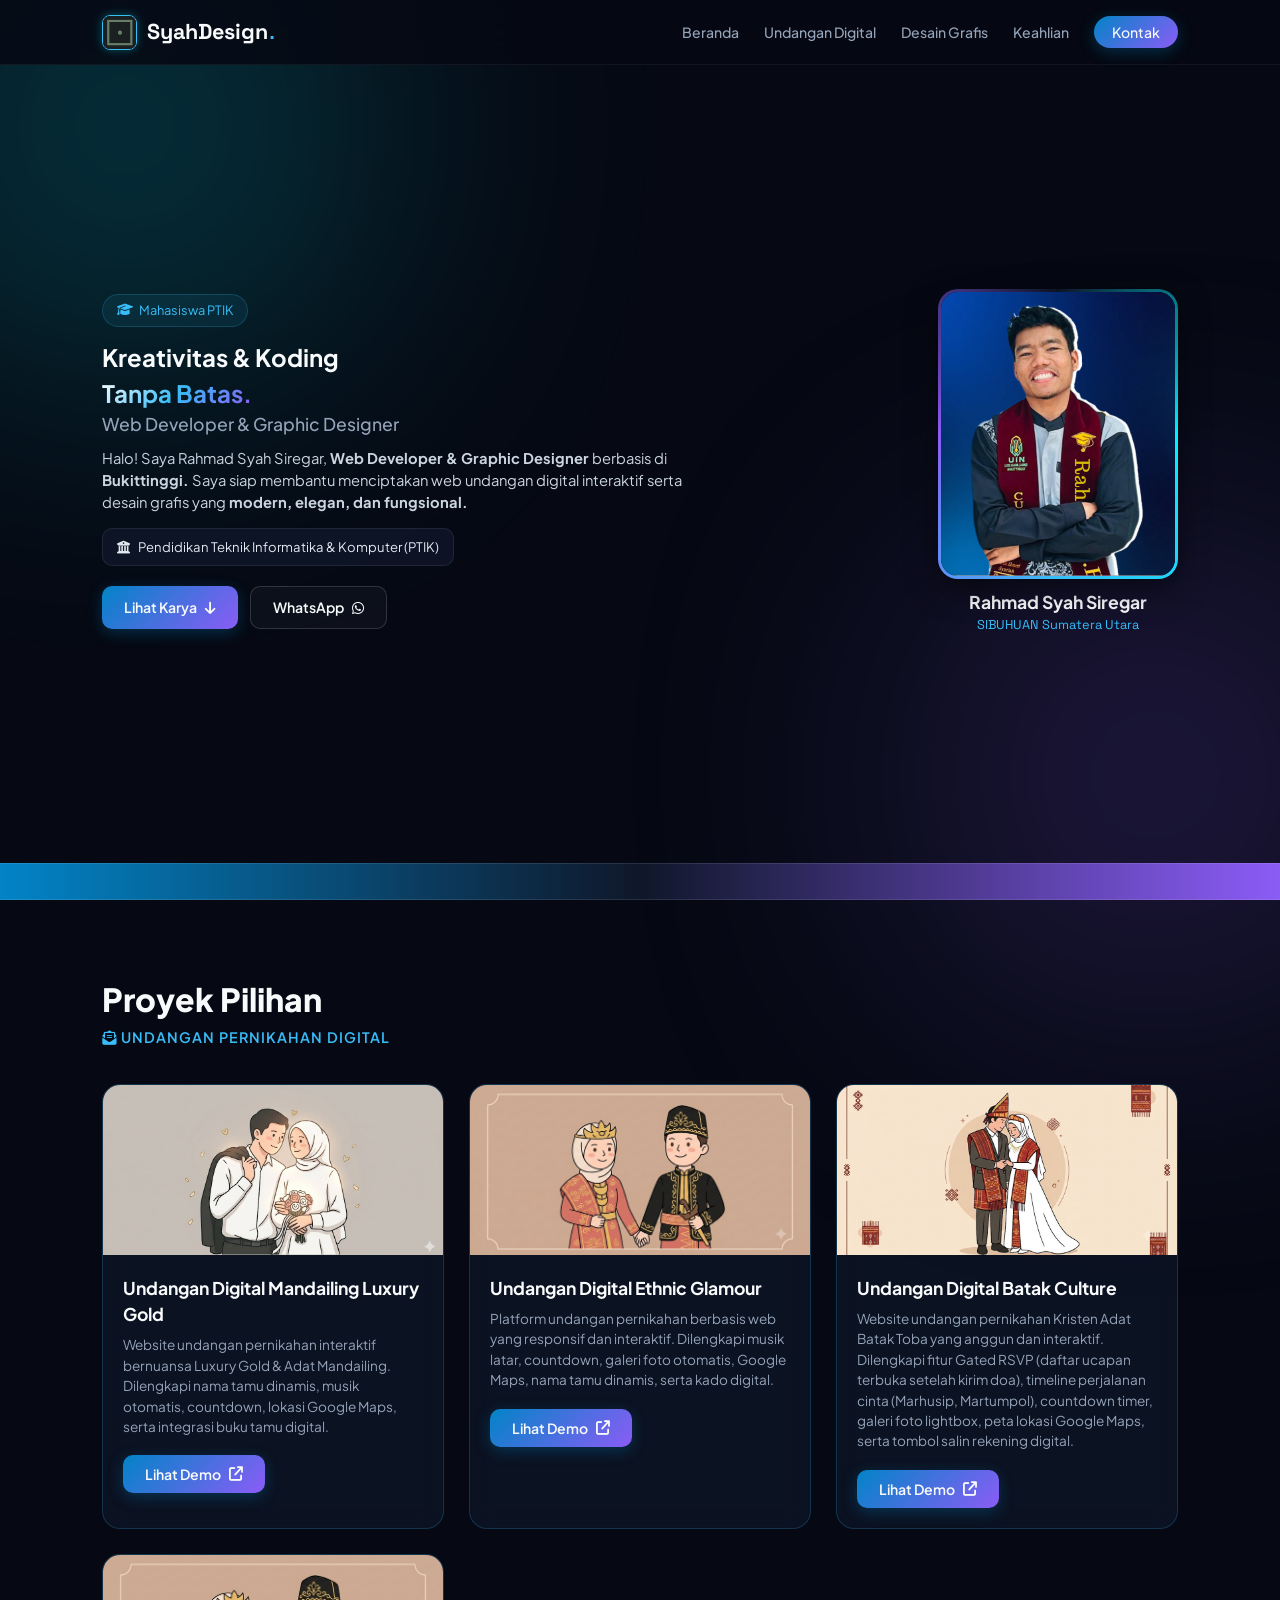
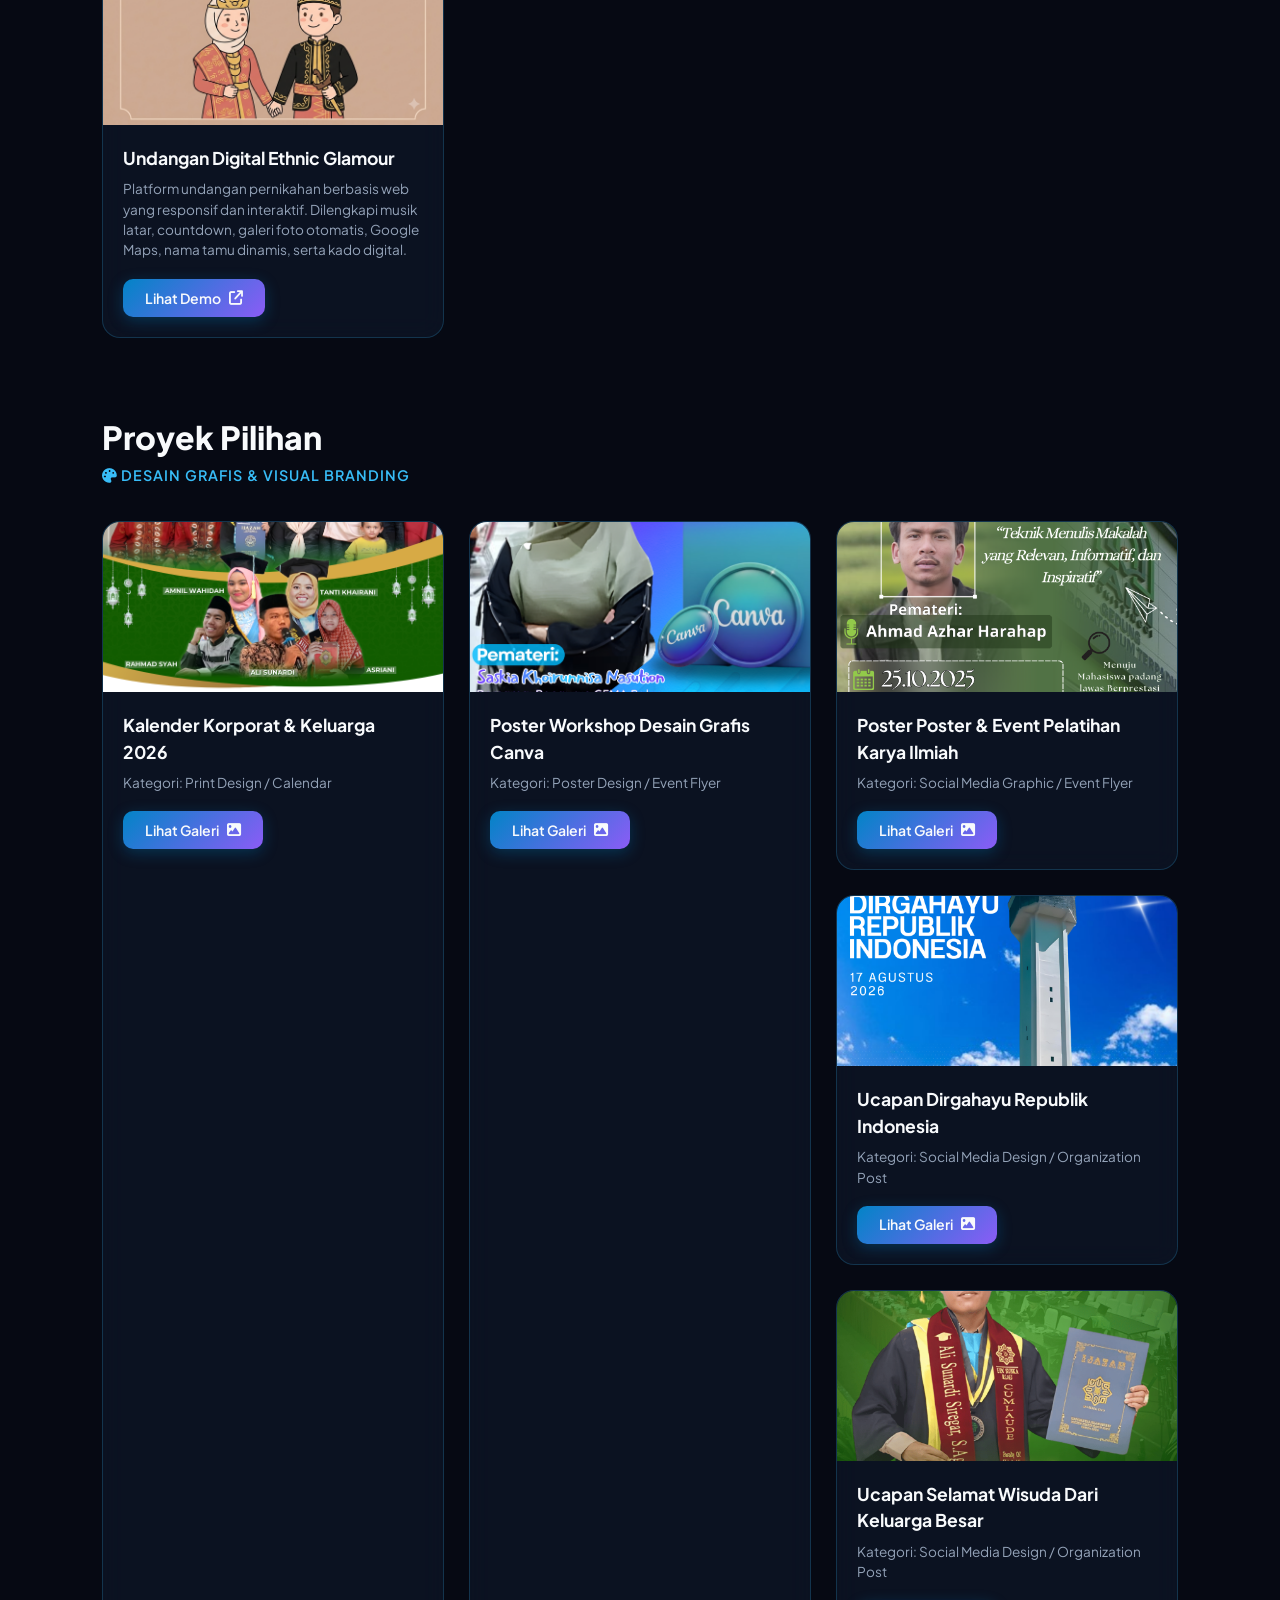
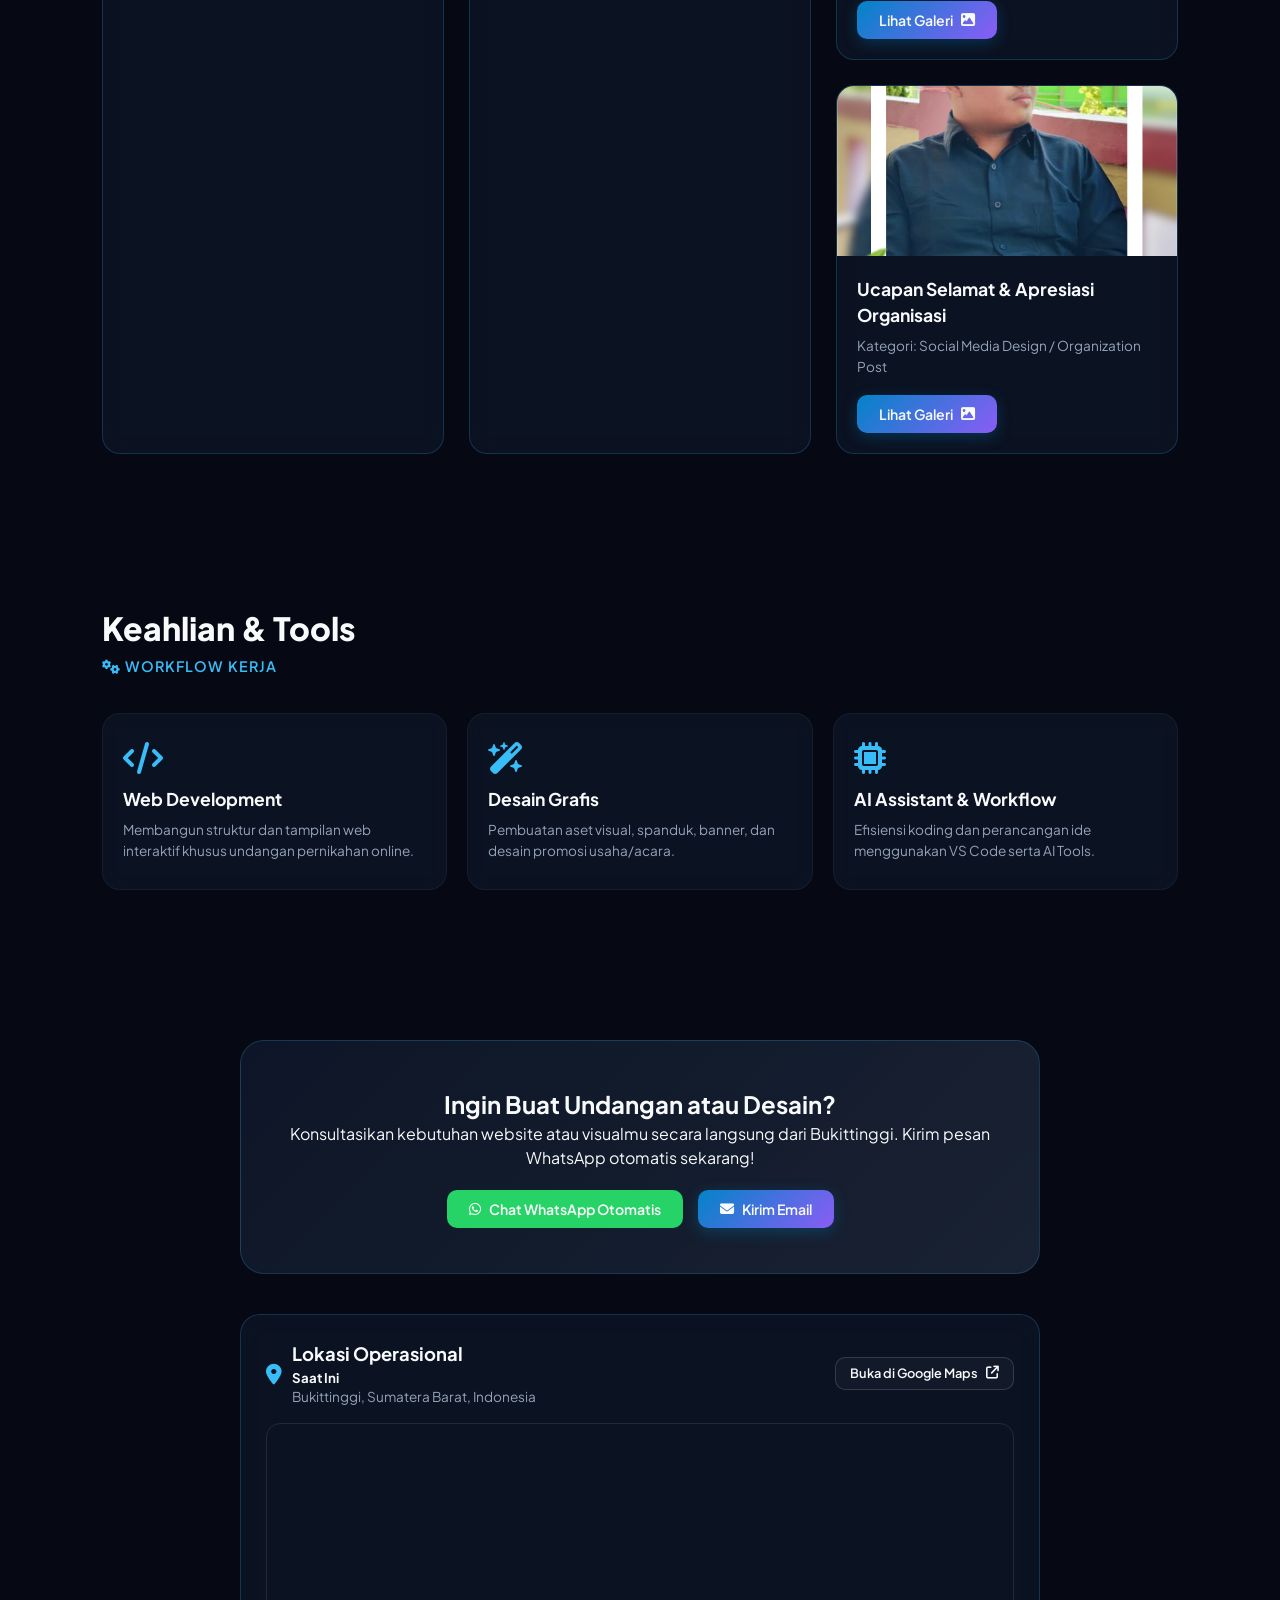
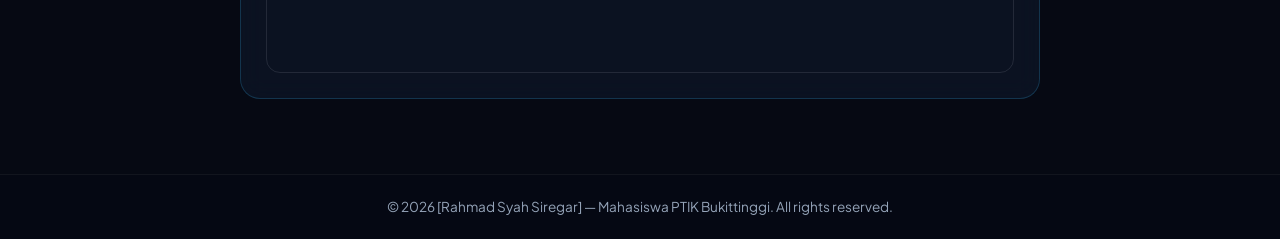
==== commit 513fbd37: "Update index.html" ====
--- a/index.html
+++ b/index.html
@@ -820,7 +820,8 @@
                 </div>
             </div>
 
-            <div class="project-card" data-aos="fade-up" data-aos-delay="100">
+           <div class="project-grid">
+            <div class="project-card" data-aos="fade-up">
                 <div class="card-img-wrapper">
                     <div class="card-img" style="background-image: url('Hijau Neon Seru Modern Workshop Desain Grafis Flyer A4.png');"></div>
                 </div>
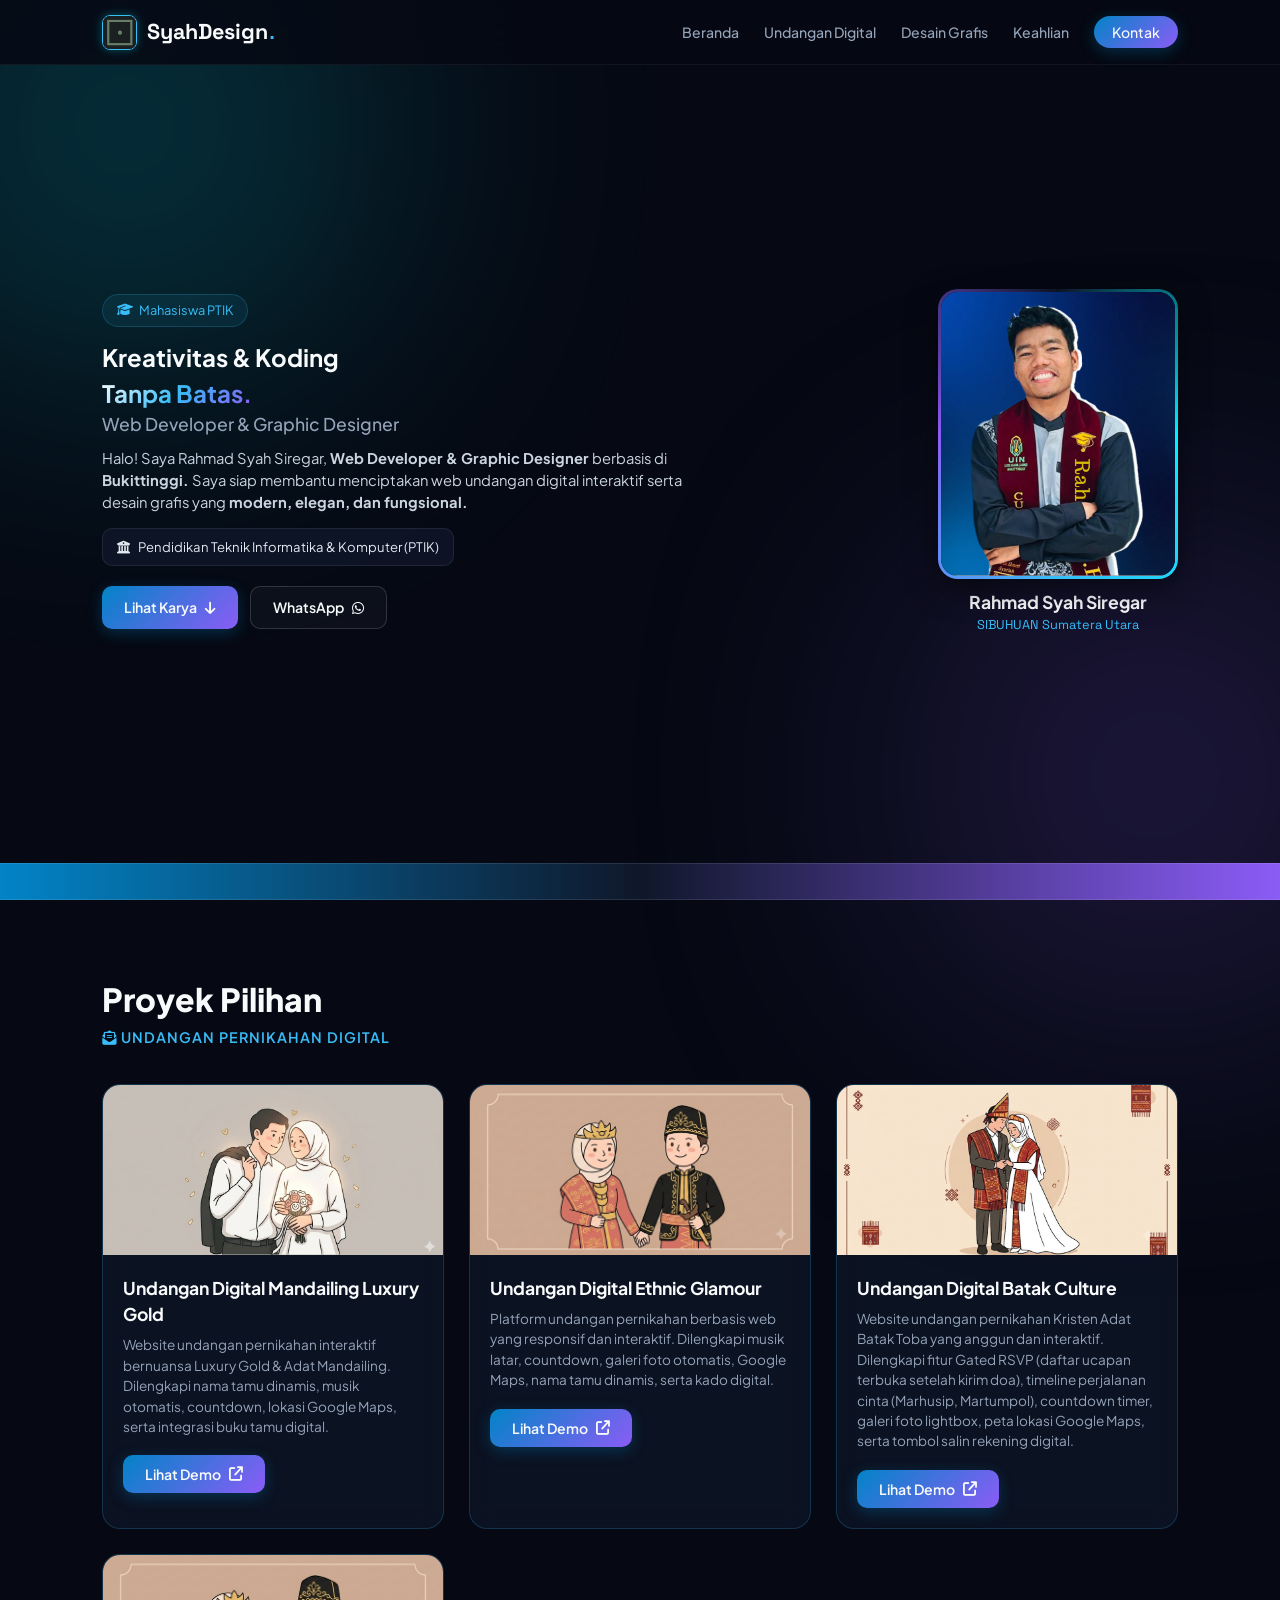
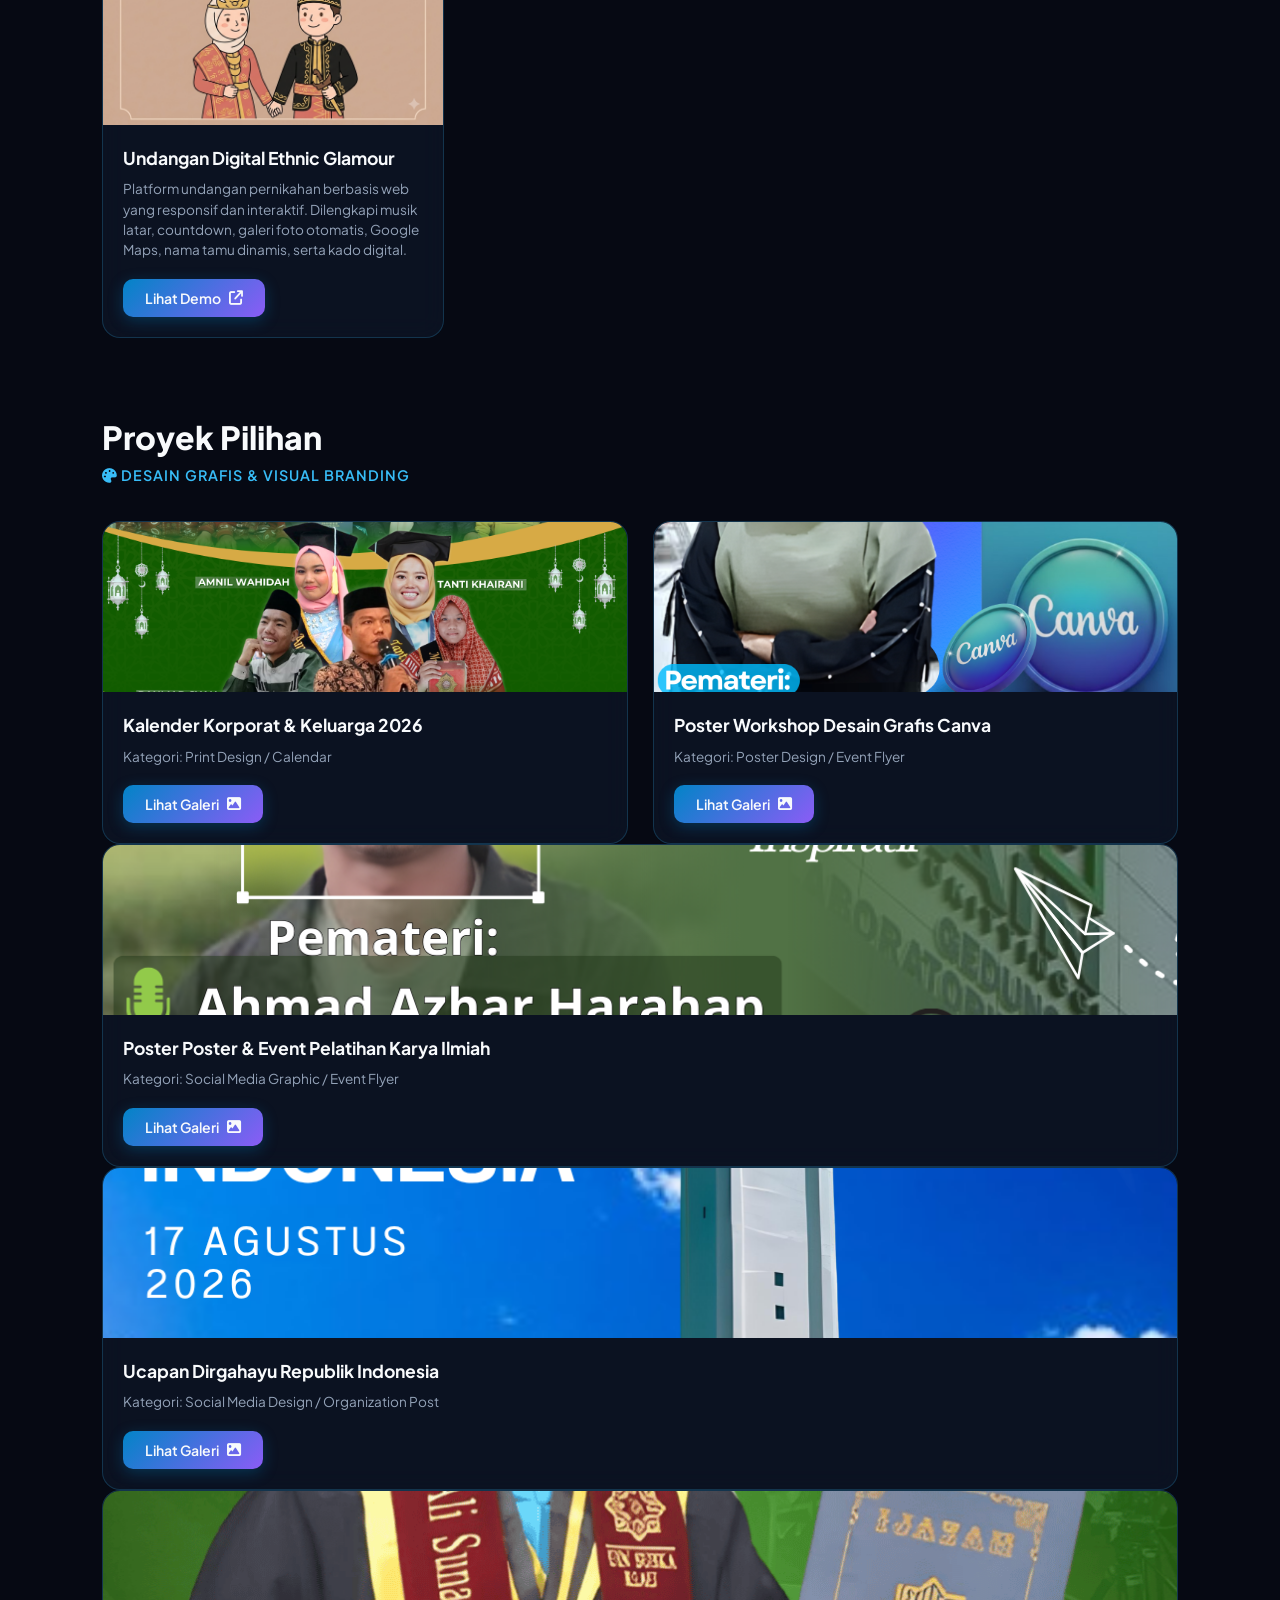
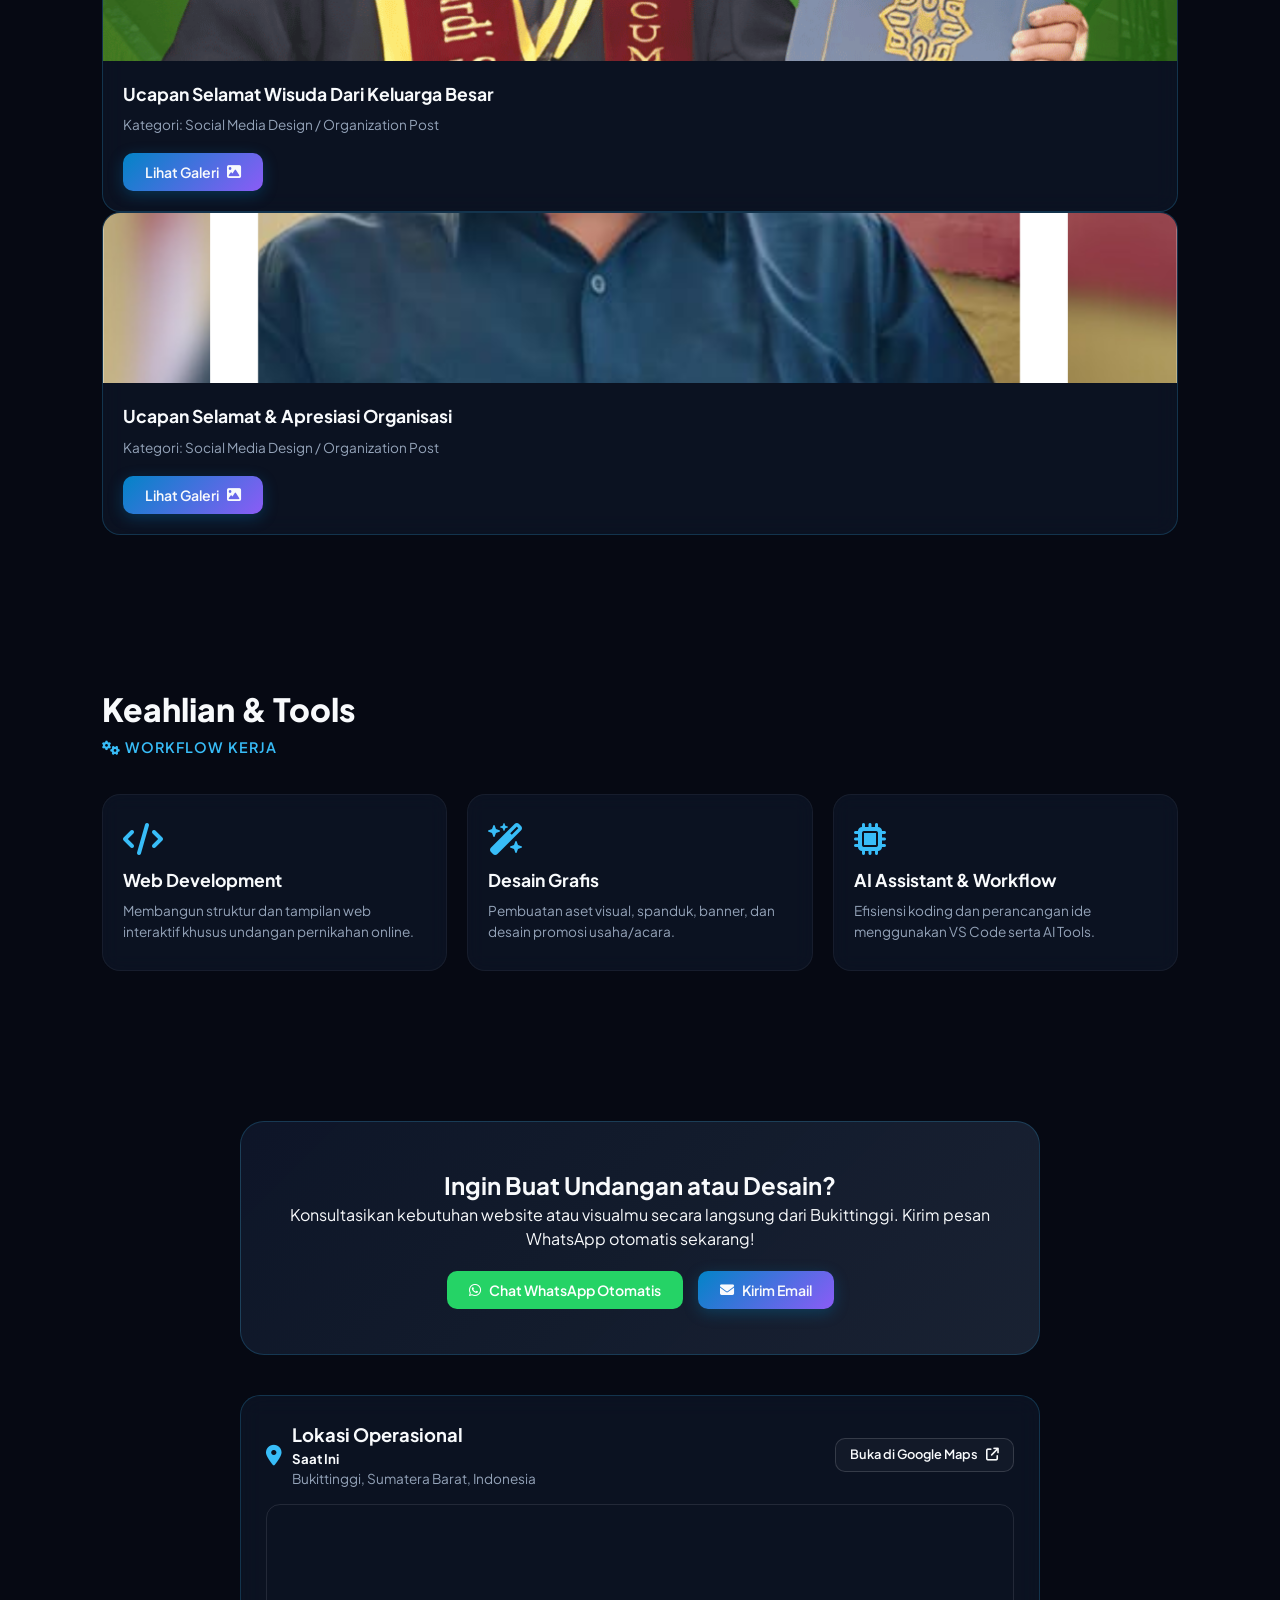
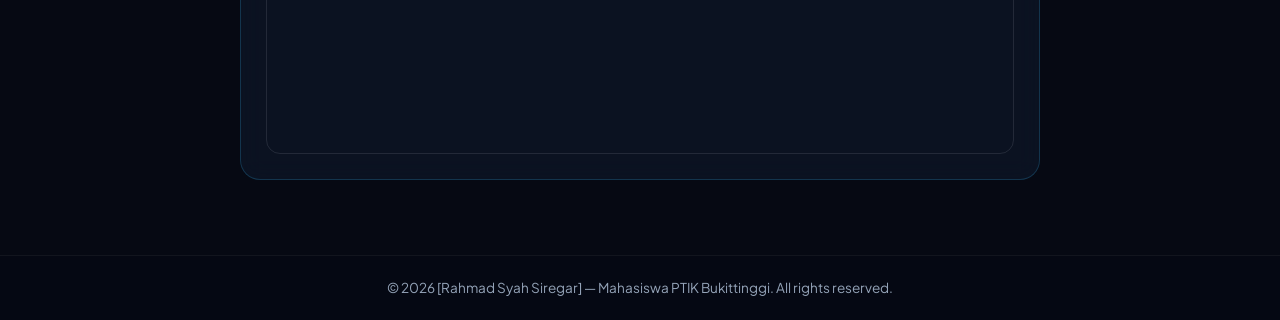
==== commit af3943c2: "Update index.html" ====
--- a/index.html
+++ b/index.html
@@ -820,7 +820,6 @@
                 </div>
             </div>
 
-           <div class="project-grid">
             <div class="project-card" data-aos="fade-up">
                 <div class="card-img-wrapper">
                     <div class="card-img" style="background-image: url('Hijau Neon Seru Modern Workshop Desain Grafis Flyer A4.png');"></div>
@@ -833,7 +832,6 @@
             </div>
         </div>
 
-         <div class="project-grid">
             <div class="project-card" data-aos="fade-up">
                 <div class="card-img-wrapper">
                     <div class="card-img" style="background-image: url('Oranye dan Putih Modern Webinar Bisnis Instagram Post.png');"></div>
@@ -845,7 +843,6 @@
                 </div>
             </div>
 
-             <div class="project-grid">
             <div class="project-card" data-aos="fade-up">
                 <div class="card-img-wrapper">
                     <div class="card-img" style="background-image: url('Dirgahayu RI PALAS.png');"></div>
@@ -857,7 +854,6 @@
                 </div>
             </div>
 
-                  <div class="project-grid">
             <div class="project-card" data-aos="fade-up">
                 <div class="card-img-wrapper">
                     <div class="card-img" style="background-image: url('Hijau dan Putih Modern Ucapan Selamat Wisuda Instagram Post.png');"></div>
@@ -869,7 +865,6 @@
                 </div>
             </div>
                       
-         <div class="project-grid">
             <div class="project-card" data-aos="fade-up">
                 <div class="card-img-wrapper">
                     <div class="card-img" style="background-image: url('Red & Orange Bold Modern Player Announcement Soccer Sport Instagram Post.png');"></div>
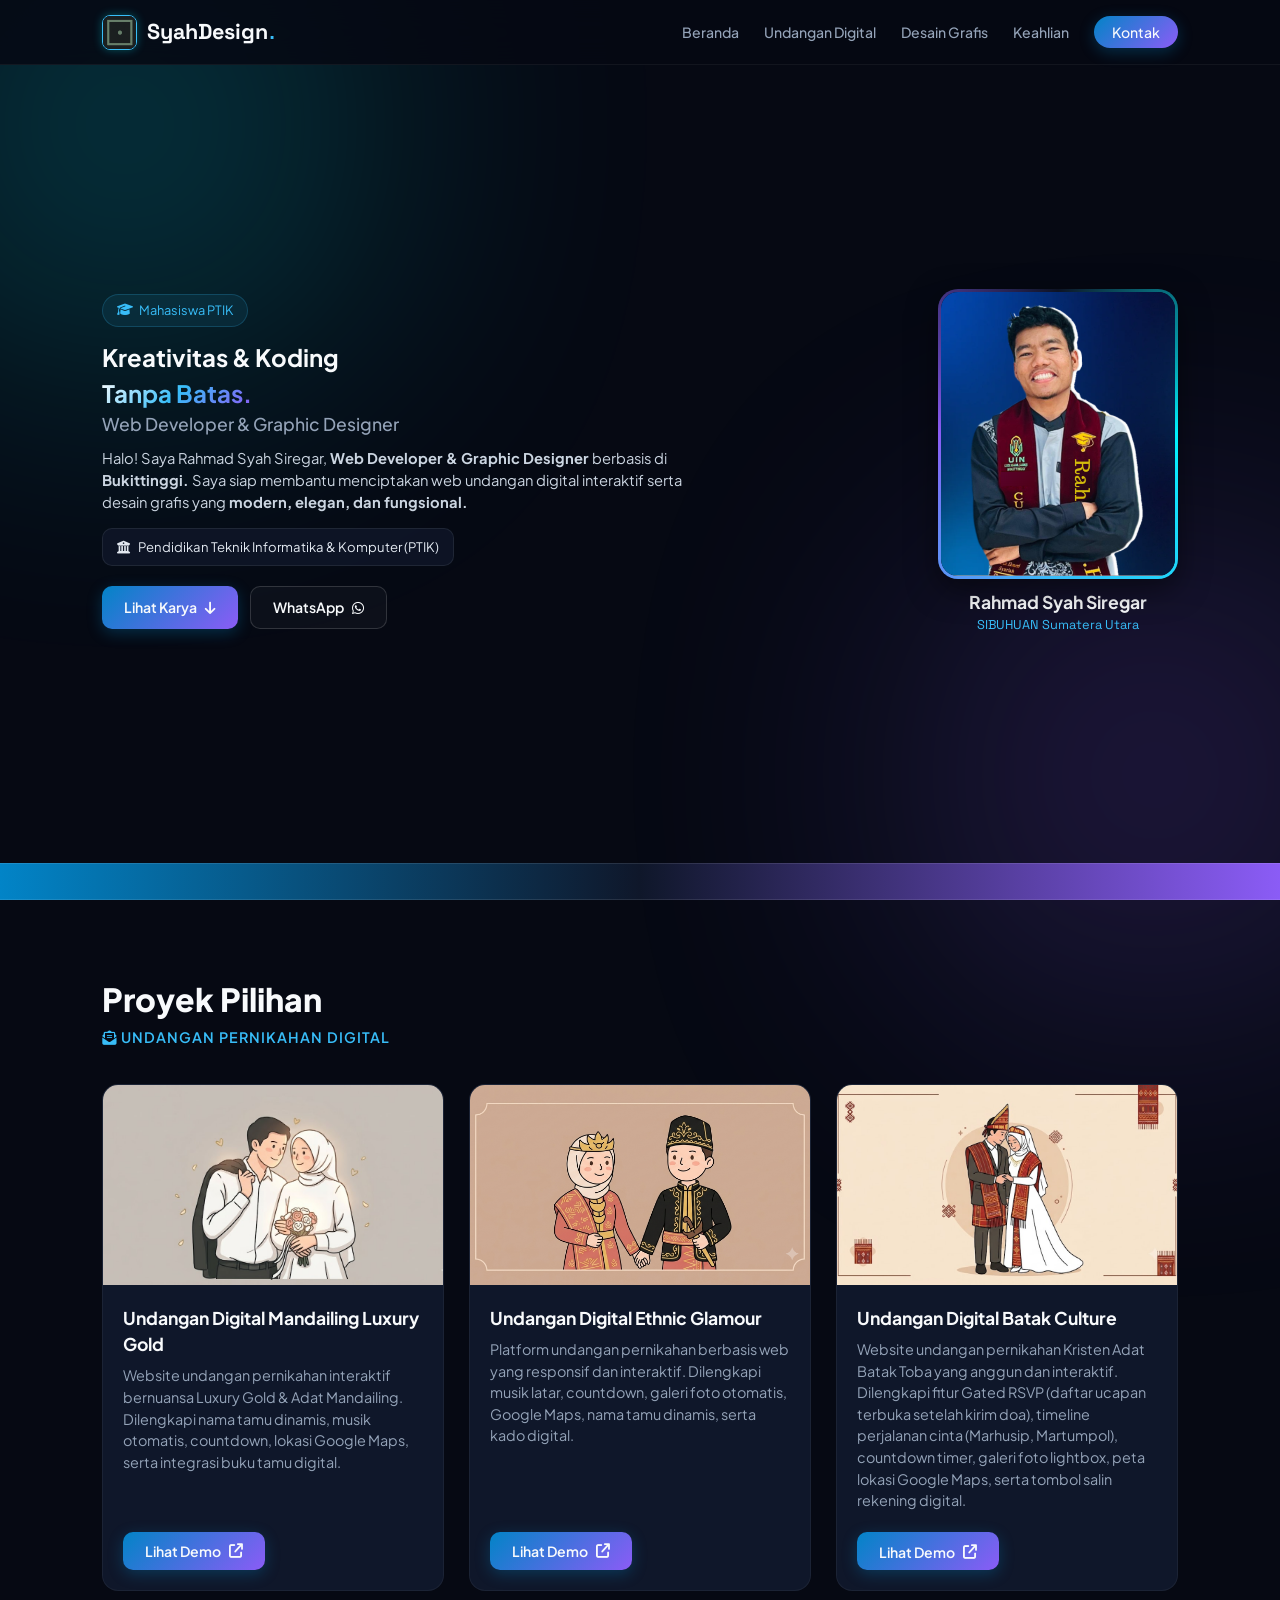
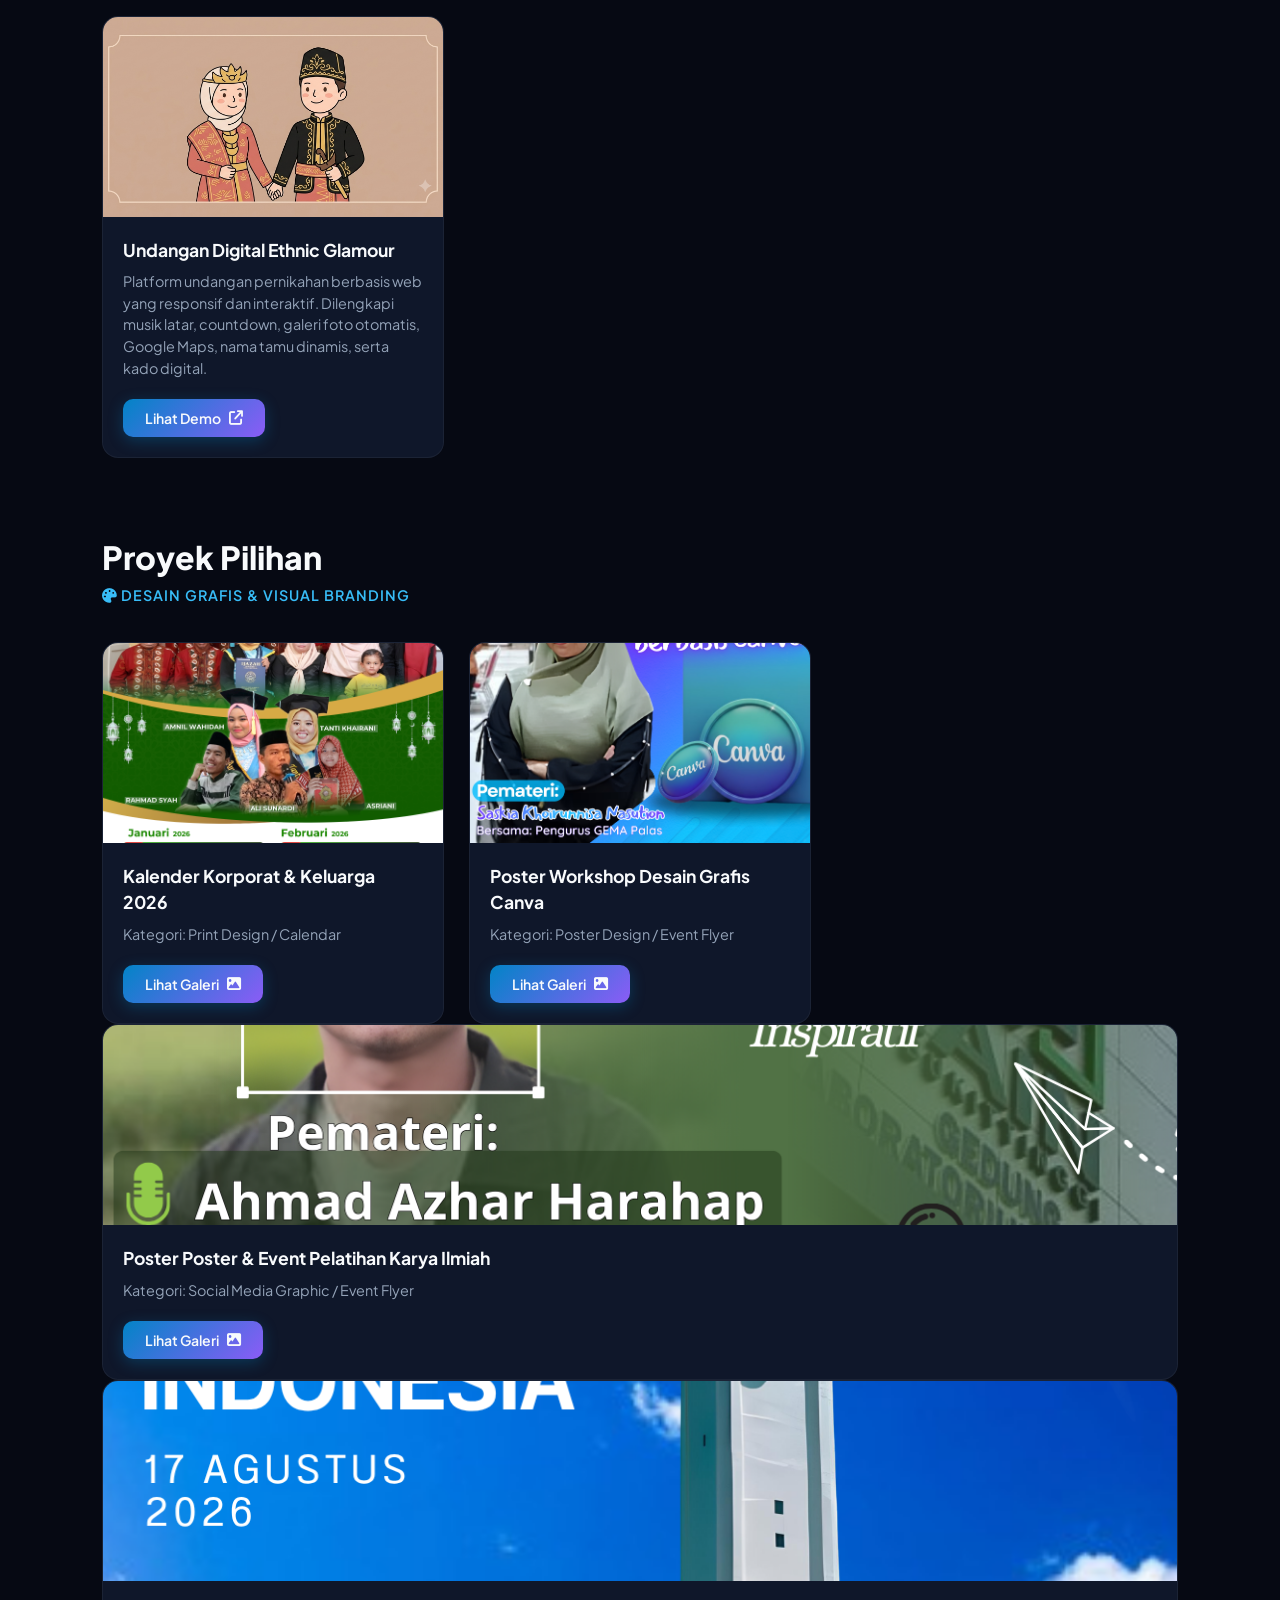
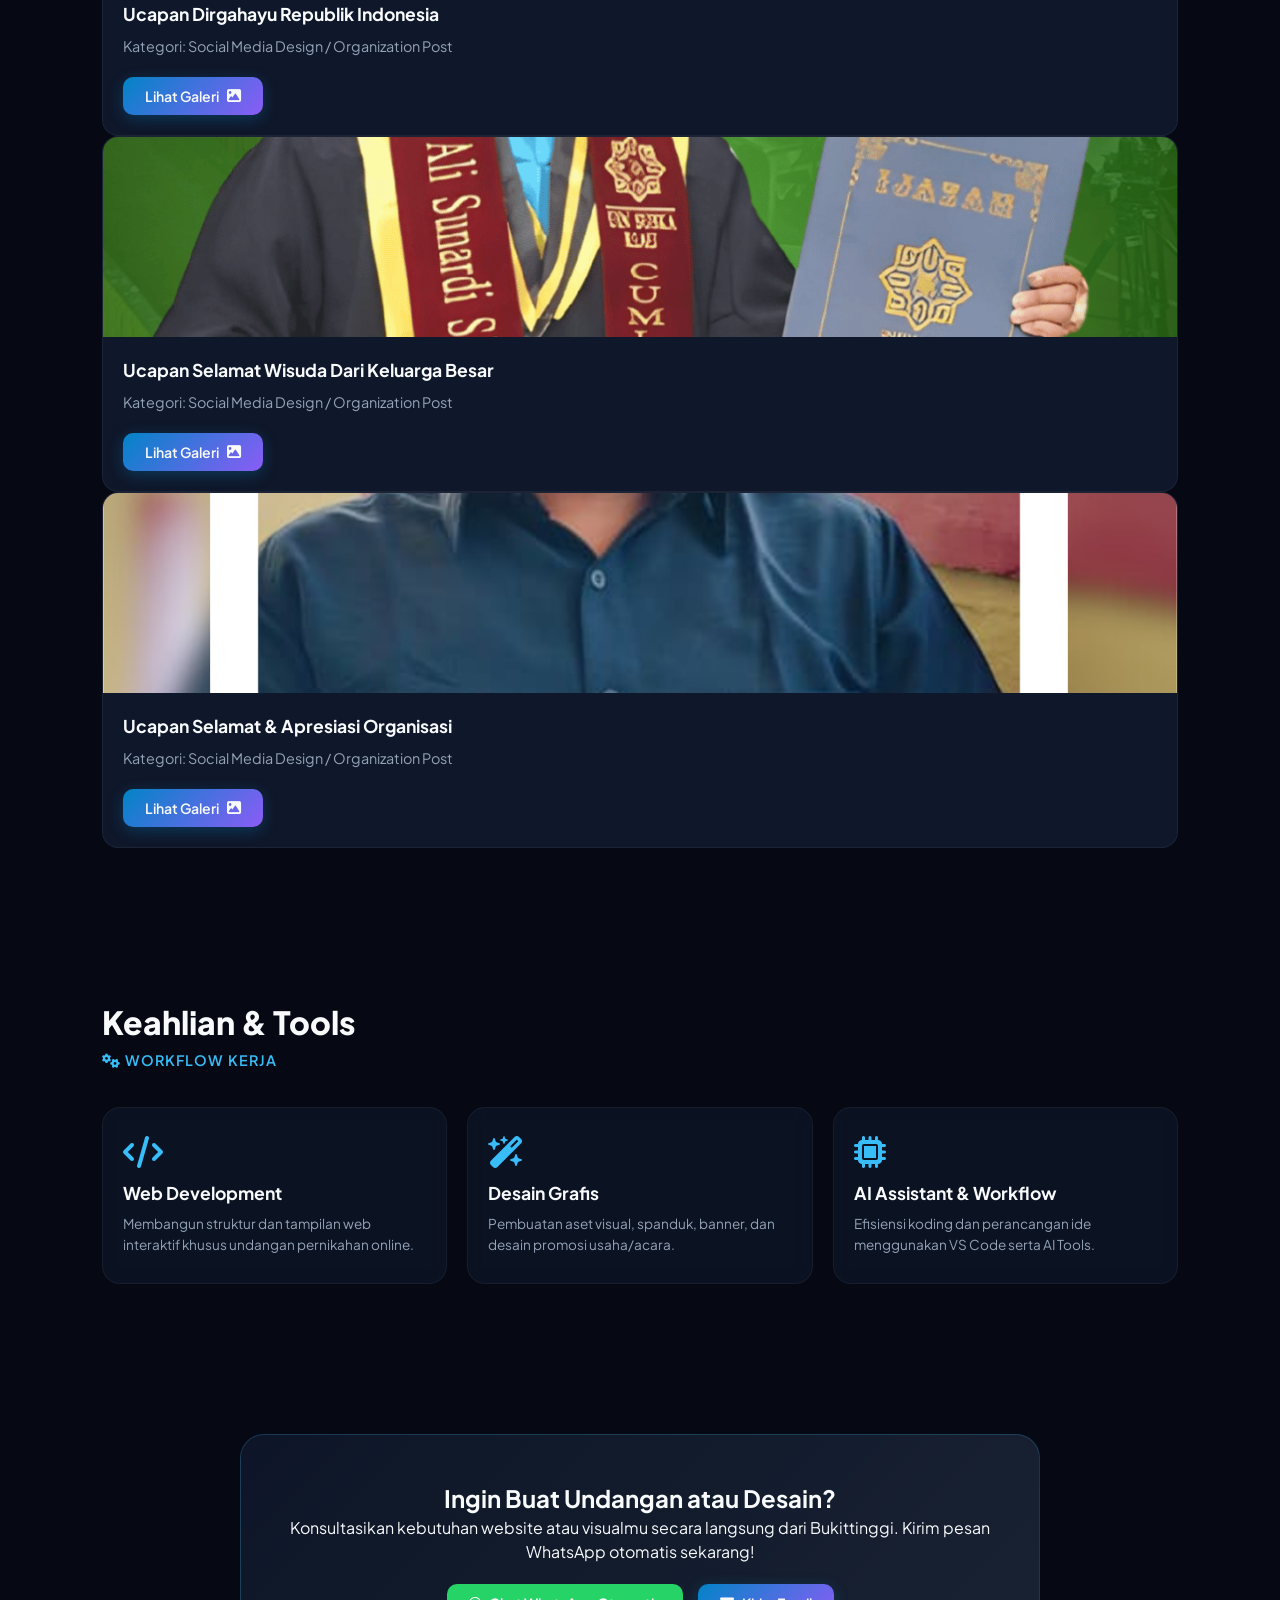
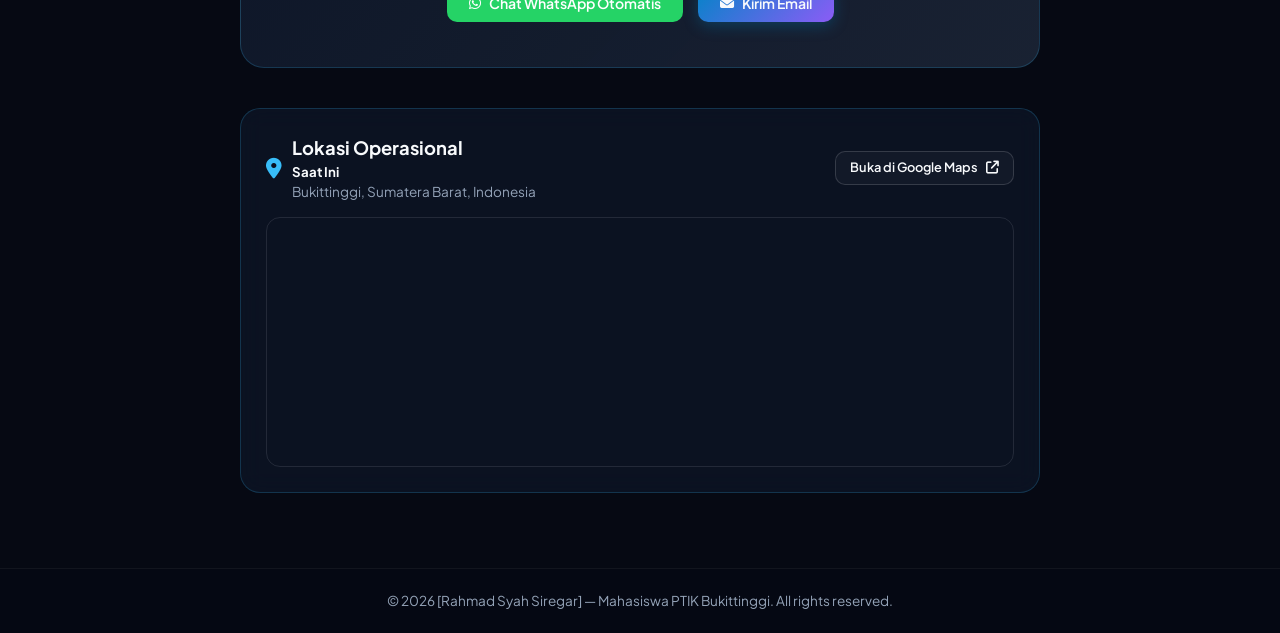
==== commit 5b3547fa: "Update index.html" ====
--- a/index.html
+++ b/index.html
@@ -401,44 +401,66 @@
         }
 
         /* PROJECT GRID & CARD */
-        .project-grid {
-            display: grid;
-            grid-template-columns: repeat(auto-fit, minmax(280px, 1fr));
-            gap: 25px;
-        }
-
-        .project-card {
-            background: var(--bg-card);
-            border-radius: 18px;
-            overflow: hidden;
-            border: 1px solid var(--border-glow);
-            backdrop-filter: blur(12px);
-            transition: all 0.4s ease;
-        }
-
-        .project-card:hover {
-            transform: translateY(-6px);
-            border-color: var(--neon-glow);
-            box-shadow: 0 12px 25px rgba(0, 242, 254, 0.15);
-        }
-
-        .card-img-wrapper { height: 170px; overflow: hidden; }
-
-        .card-img {
-            width: 100%;
-            height: 100%;
-            background-size: cover;
-            background-position: center;
-            transition: transform 0.5s ease;
-        }
-
-        .project-card:hover .card-img { transform: scale(1.08); }
-
-        .card-info { padding: 20px; }
-
-        .card-info h3 { font-size: 1.1rem; margin-bottom: 8px; }
-
-        .card-info p { font-size: 0.85rem; color: var(--text-gray); margin-bottom: 18px; }
+        /* Container Utama Grid */
+.project-grid {
+    display: grid;
+    /* Membuat kolom sejajar rapi 3 kolom di laptop (atau menyesuaikan responsif) */
+    grid-template-columns: repeat(auto-fill, minmax(320px, 1fr));
+    gap: 25px;
+    align-items: stretch;
+}
+
+/* Kartu Portofolio */
+.project-card {
+    display: flex;
+    flex-direction: column;
+    height: 100%;
+    border-radius: 16px;
+    overflow: hidden;
+    background: #0f172a; /* Warna latar kartu kamu */
+    border: 1px solid rgba(255, 255, 255, 0.05);
+}
+
+/* Kunci Tinggi Gambar Agar Tidak Anjlok/Membesar */
+.card-img-wrapper {
+    width: 100%;
+    height: 200px; /* Mengunci tinggi wadah gambar secara pasti */
+    overflow: hidden;
+    position: relative;
+}
+
+/* Pengaturan Gambar */
+.card-img {
+    width: 100%;
+    height: 100%;
+    background-size: cover;
+    background-position: center;
+    background-repeat: no-repeat;
+}
+
+/* Area Teks dan Tombol */
+.card-info {
+    padding: 20px;
+    display: flex;
+    flex-direction: column;
+    flex-grow: 1;
+}
+
+.card-info h3 {
+    font-size: 1.1rem;
+    margin-bottom: 8px;
+}
+
+.card-info p {
+    font-size: 0.9rem;
+    color: #94a3b8;
+    margin-bottom: 20px;
+}
+
+.card-info button {
+    margin-top: auto; /* Mendorong tombol selalu rata di paling bawah */
+    align-self: flex-start;
+}
 
         /* SKILLS SECTION */
         .skills-grid {
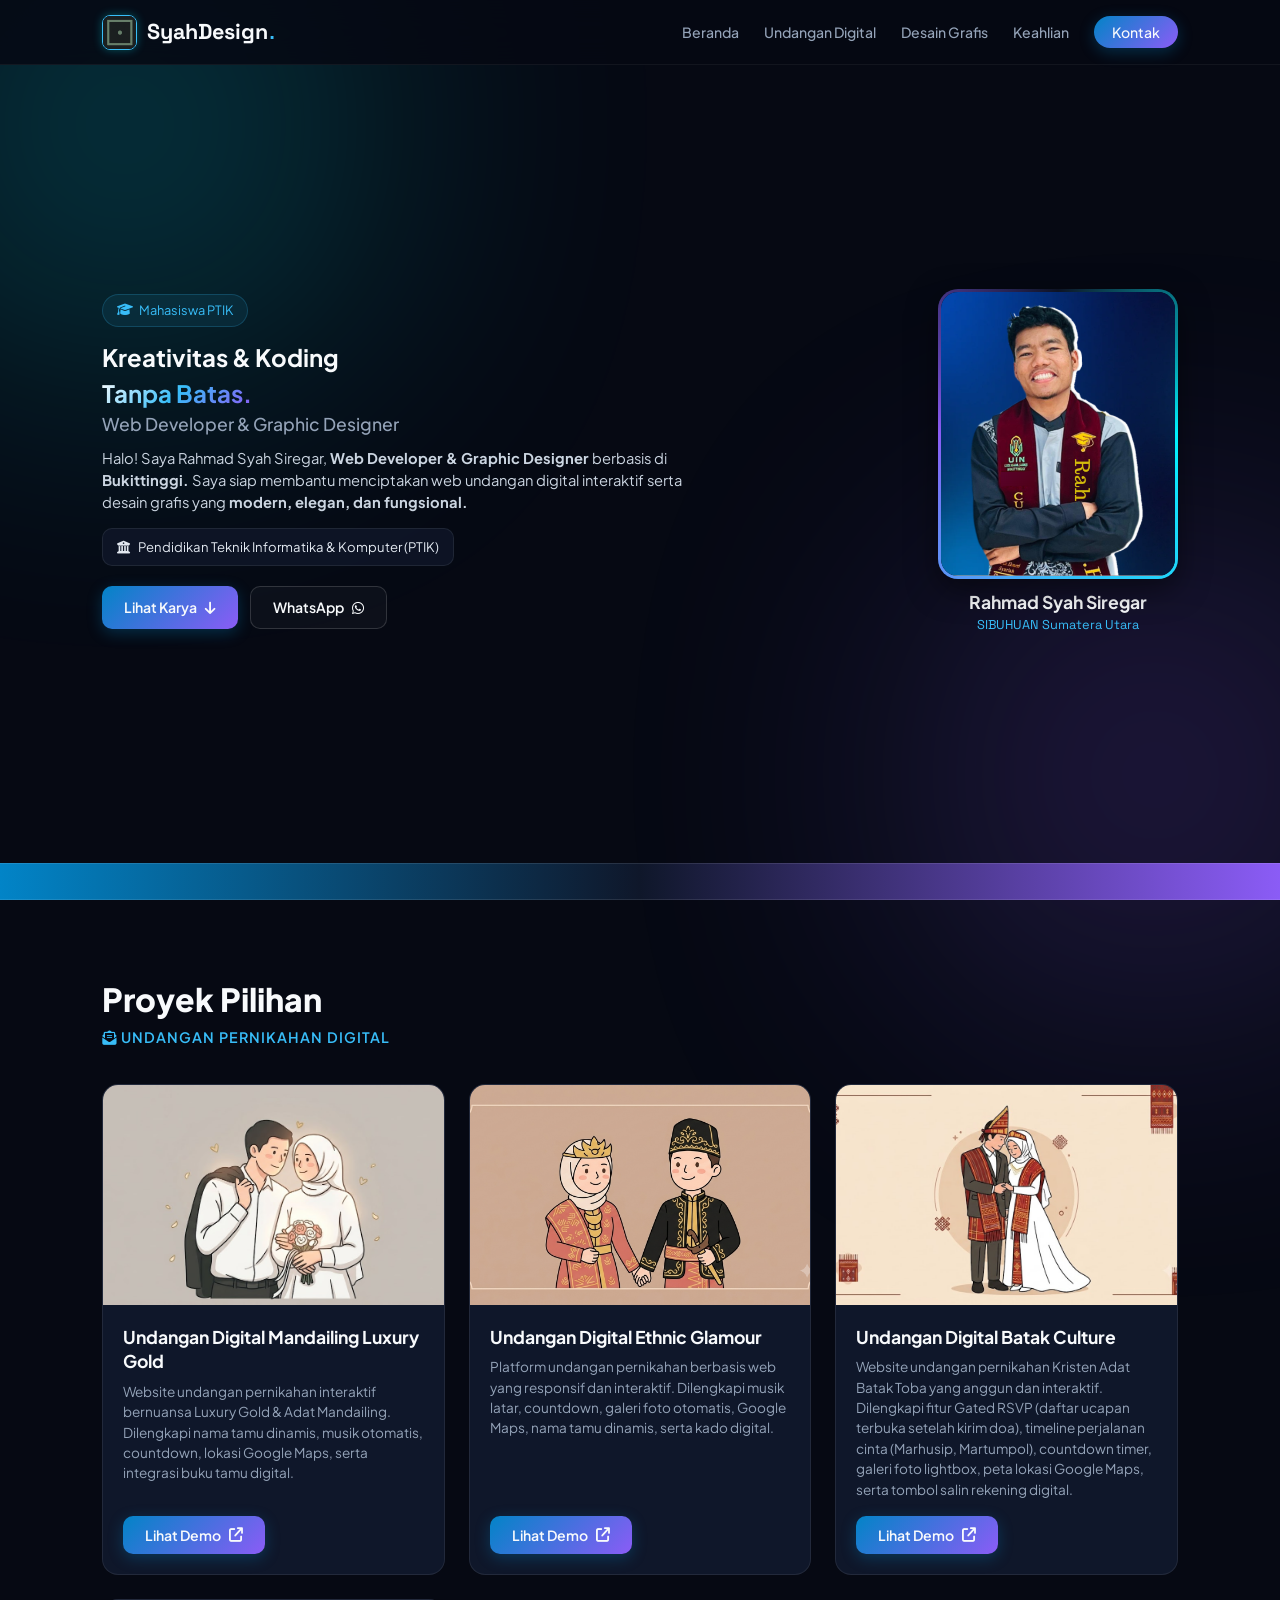
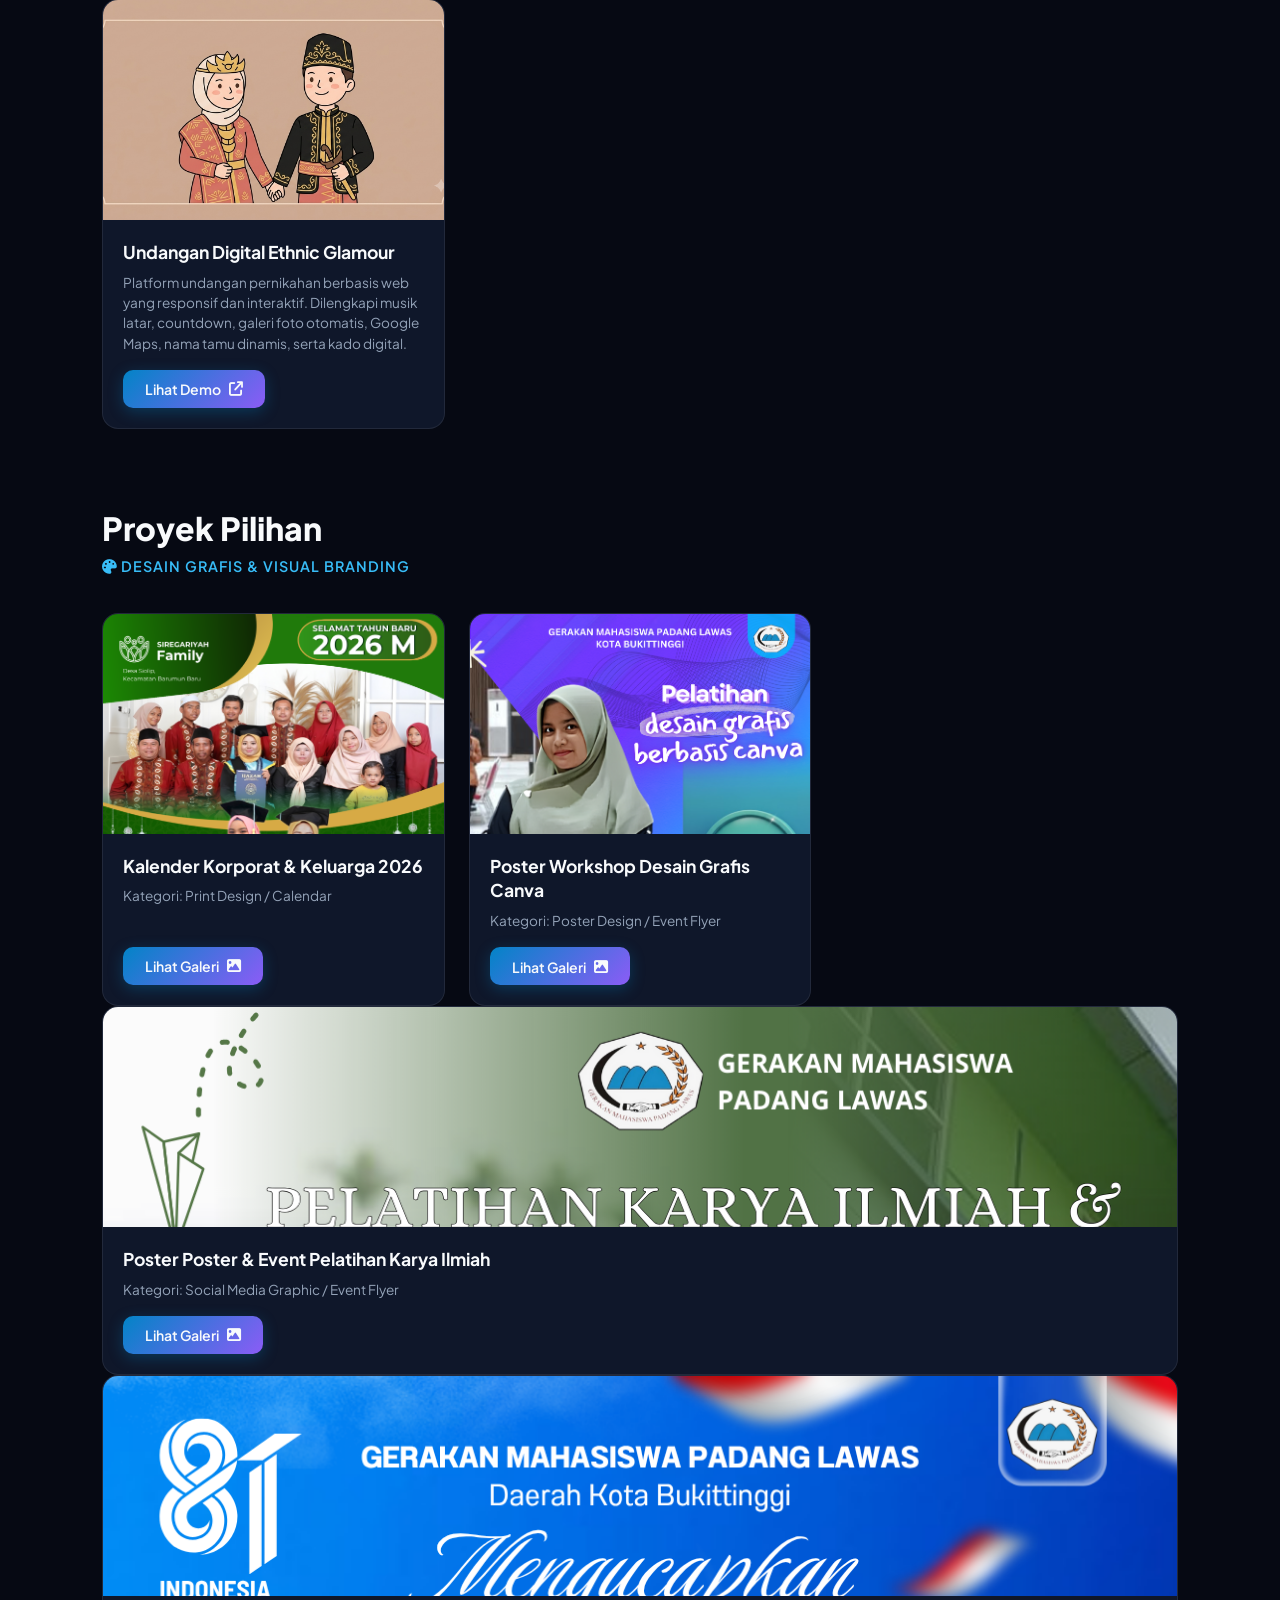
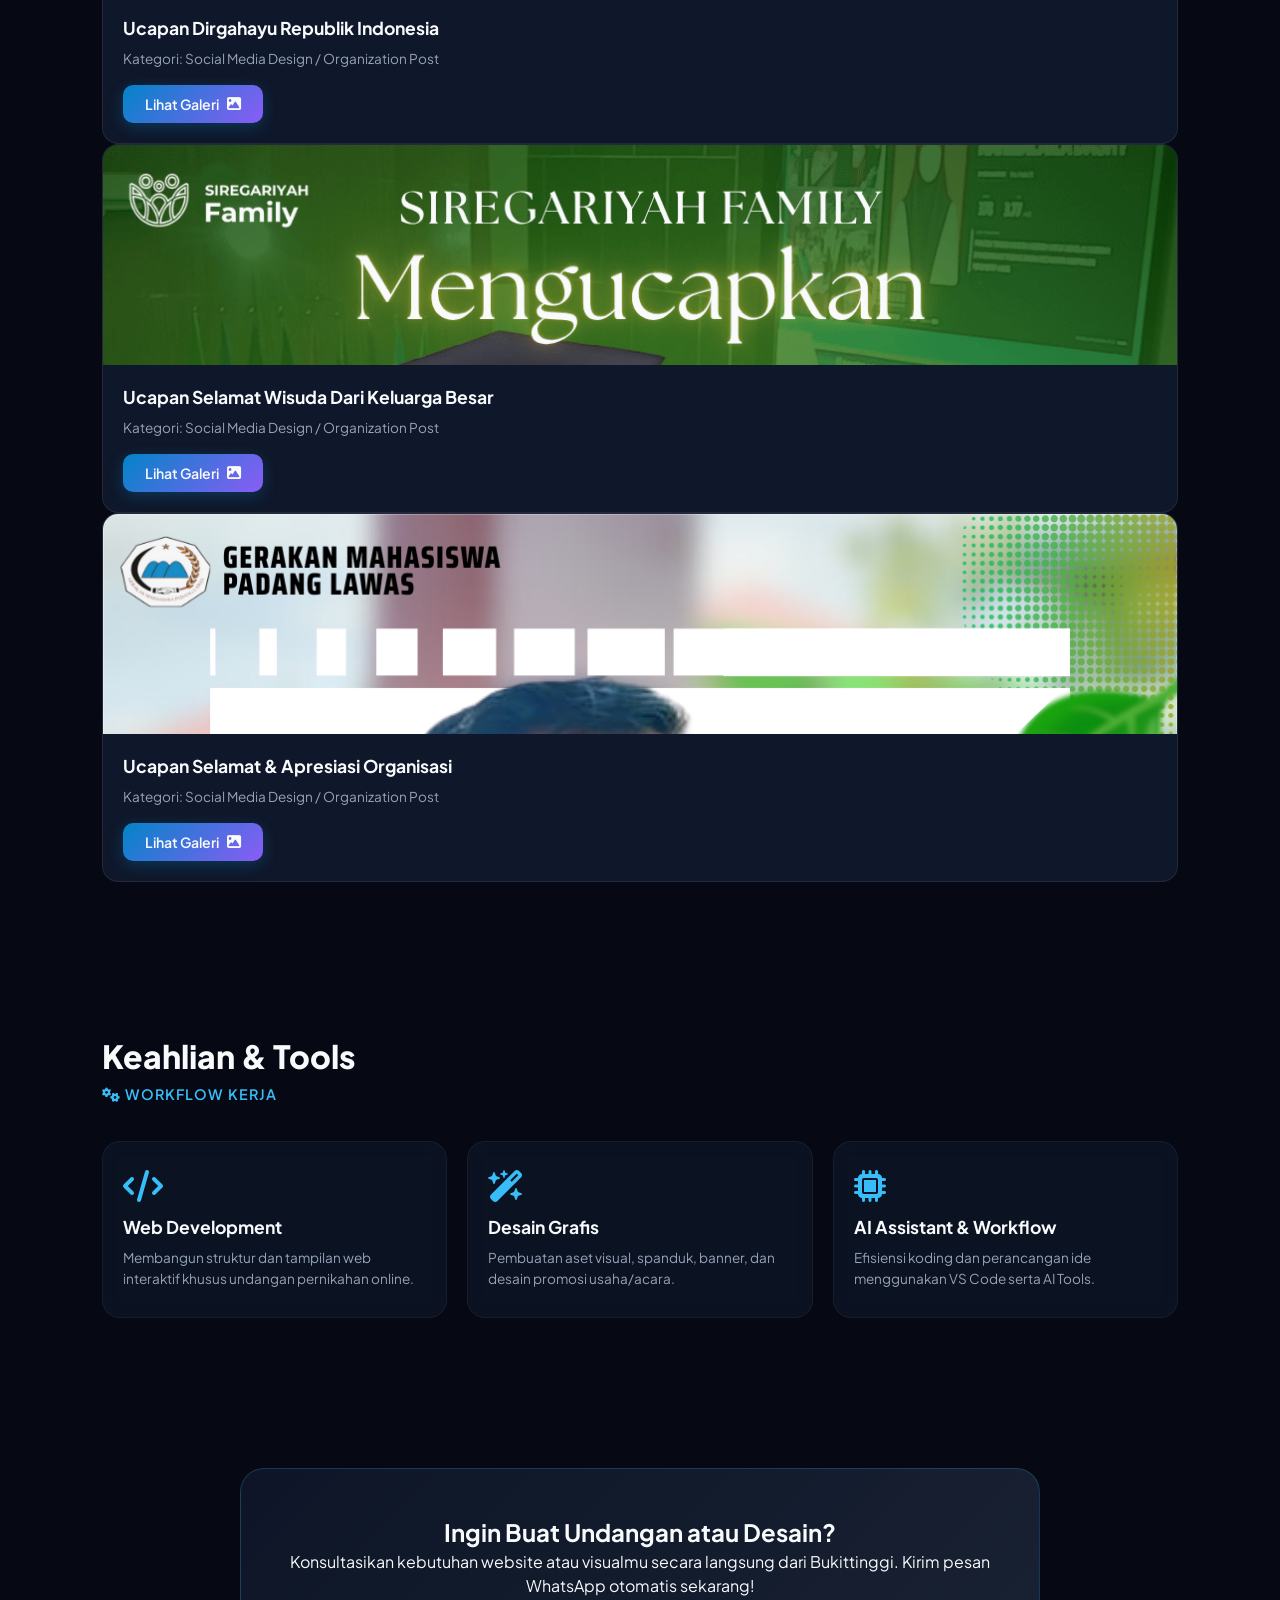
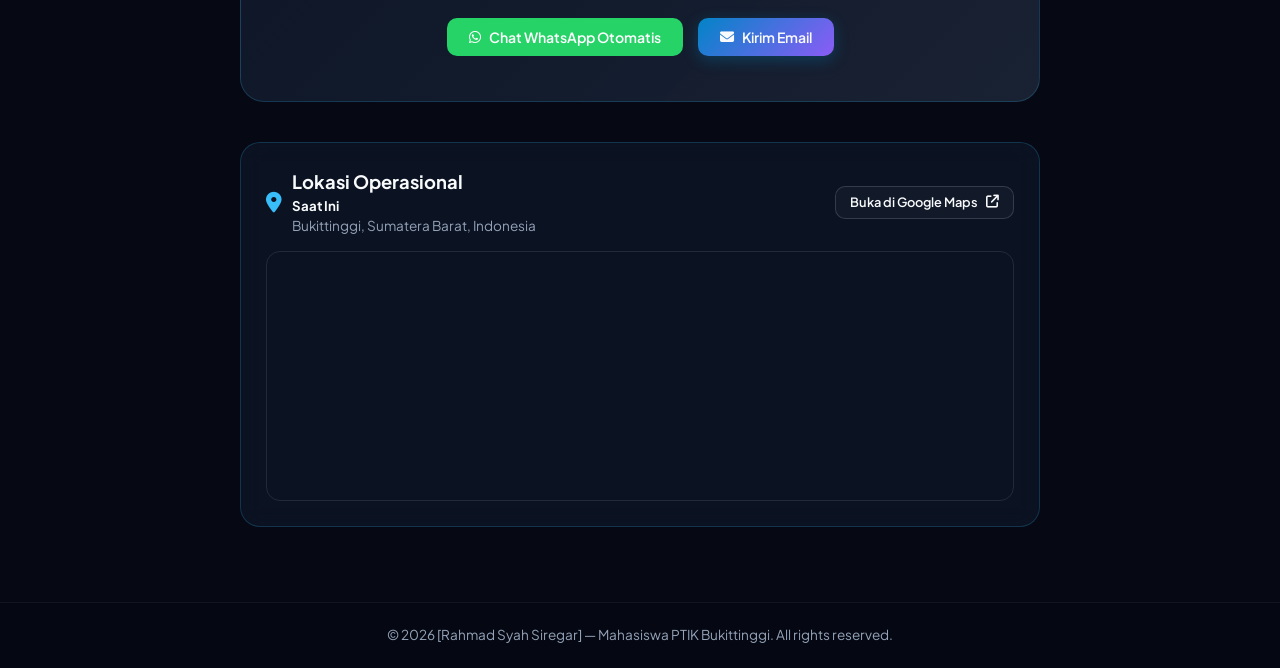
==== commit 3ecb0eaf: "Update index.html" ====
--- a/index.html
+++ b/index.html
@@ -401,12 +401,11 @@
         }
 
         /* PROJECT GRID & CARD */
-        /* Container Utama Grid */
+      /* Container Utama Grid: Memaksa kolom selalu rapi & seragam */
 .project-grid {
     display: grid;
-    /* Membuat kolom sejajar rapi 3 kolom di laptop (atau menyesuaikan responsif) */
-    grid-template-columns: repeat(auto-fill, minmax(320px, 1fr));
-    gap: 25px;
+    grid-template-columns: repeat(auto-fill, minmax(280px, 1fr));
+    gap: 24px;
     align-items: stretch;
 }
 
@@ -417,28 +416,29 @@
     height: 100%;
     border-radius: 16px;
     overflow: hidden;
-    background: #0f172a; /* Warna latar kartu kamu */
-    border: 1px solid rgba(255, 255, 255, 0.05);
-}
-
-/* Kunci Tinggi Gambar Agar Tidak Anjlok/Membesar */
+    background: #0f172a;
+    border: 1px solid rgba(255, 255, 255, 0.08);
+}
+
+/* Pembungkus Gambar: Mengunci rasio KOTAK (1:1) */
 .card-img-wrapper {
     width: 100%;
-    height: 200px; /* Mengunci tinggi wadah gambar secara pasti */
+    aspect-ratio: 1 / 1; /* Mengunci rasio kotak sempurna */
+    height: 220px;       /* Batas tinggi pasti di laptop */
     overflow: hidden;
     position: relative;
 }
 
-/* Pengaturan Gambar */
+/* Pengaturan Gambar Preview Front-end */
 .card-img {
     width: 100%;
     height: 100%;
-    background-size: cover;
-    background-position: center;
+    background-size: cover;      /* Memotong gambar dengan rapi agar pas di kotak */
+    background-position: top center; /* Fokus ambil area atas gambar */
     background-repeat: no-repeat;
 }
 
-/* Area Teks dan Tombol */
+/* Konten Teks dan Tombol */
 .card-info {
     padding: 20px;
     display: flex;
@@ -449,16 +449,17 @@
 .card-info h3 {
     font-size: 1.1rem;
     margin-bottom: 8px;
+    line-height: 1.4;
 }
 
 .card-info p {
-    font-size: 0.9rem;
+    font-size: 0.85rem;
     color: #94a3b8;
-    margin-bottom: 20px;
+    margin-bottom: 16px;
 }
 
 .card-info button {
-    margin-top: auto; /* Mendorong tombol selalu rata di paling bawah */
+    margin-top: auto; /* Memaksa tombol sejajar paling bawah */
     align-self: flex-start;
 }
 
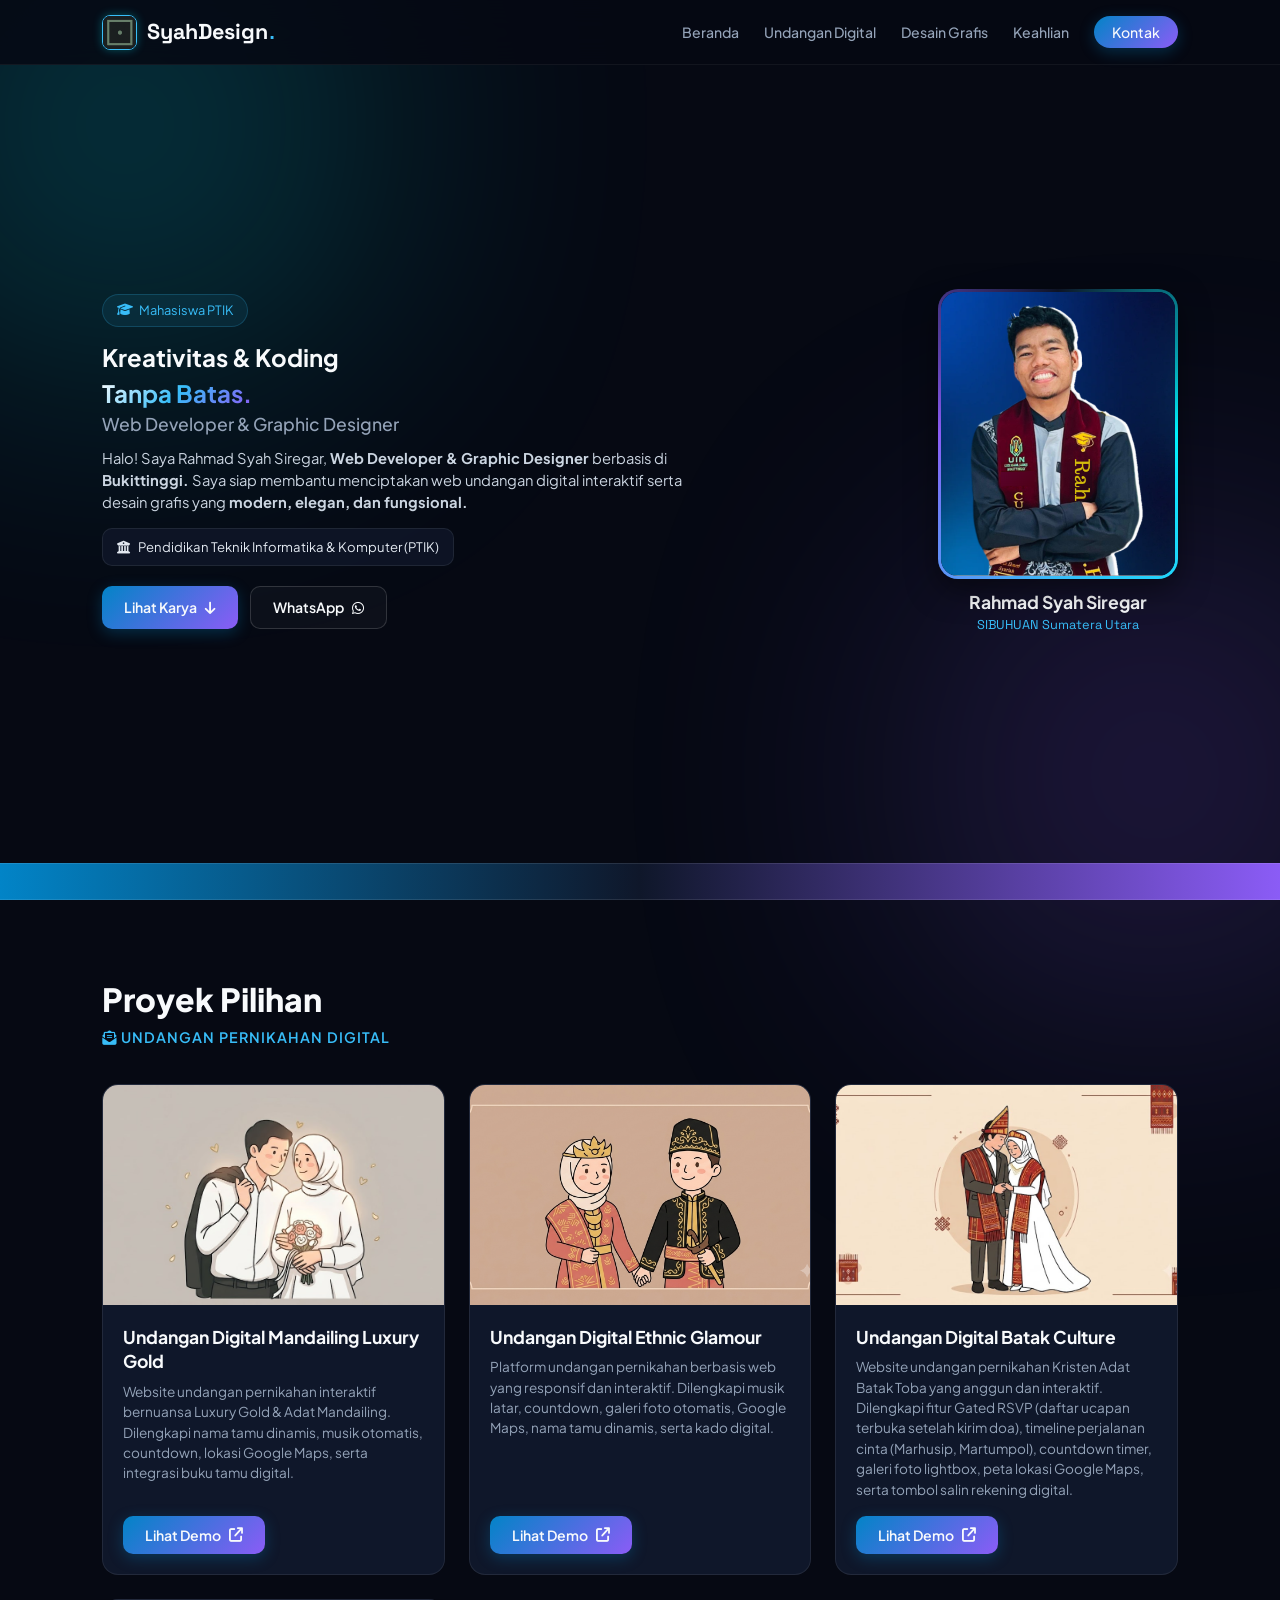
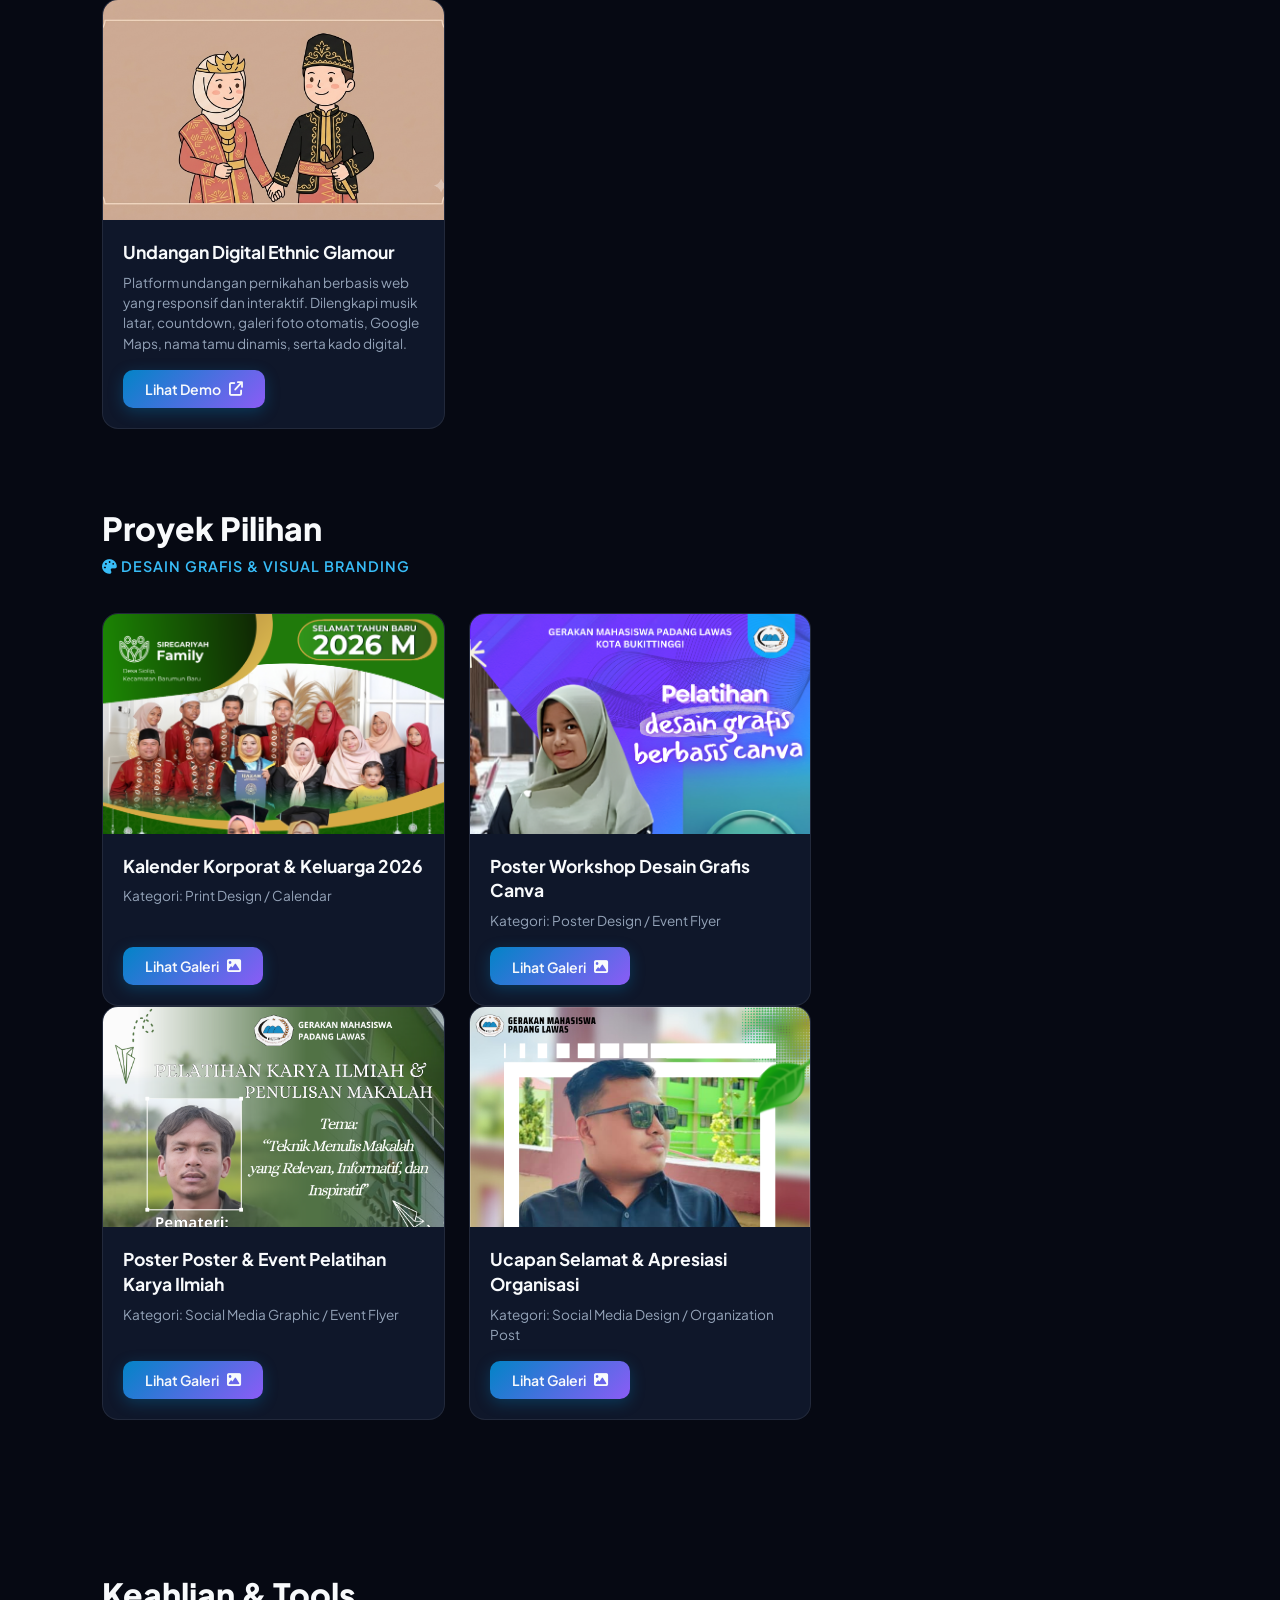
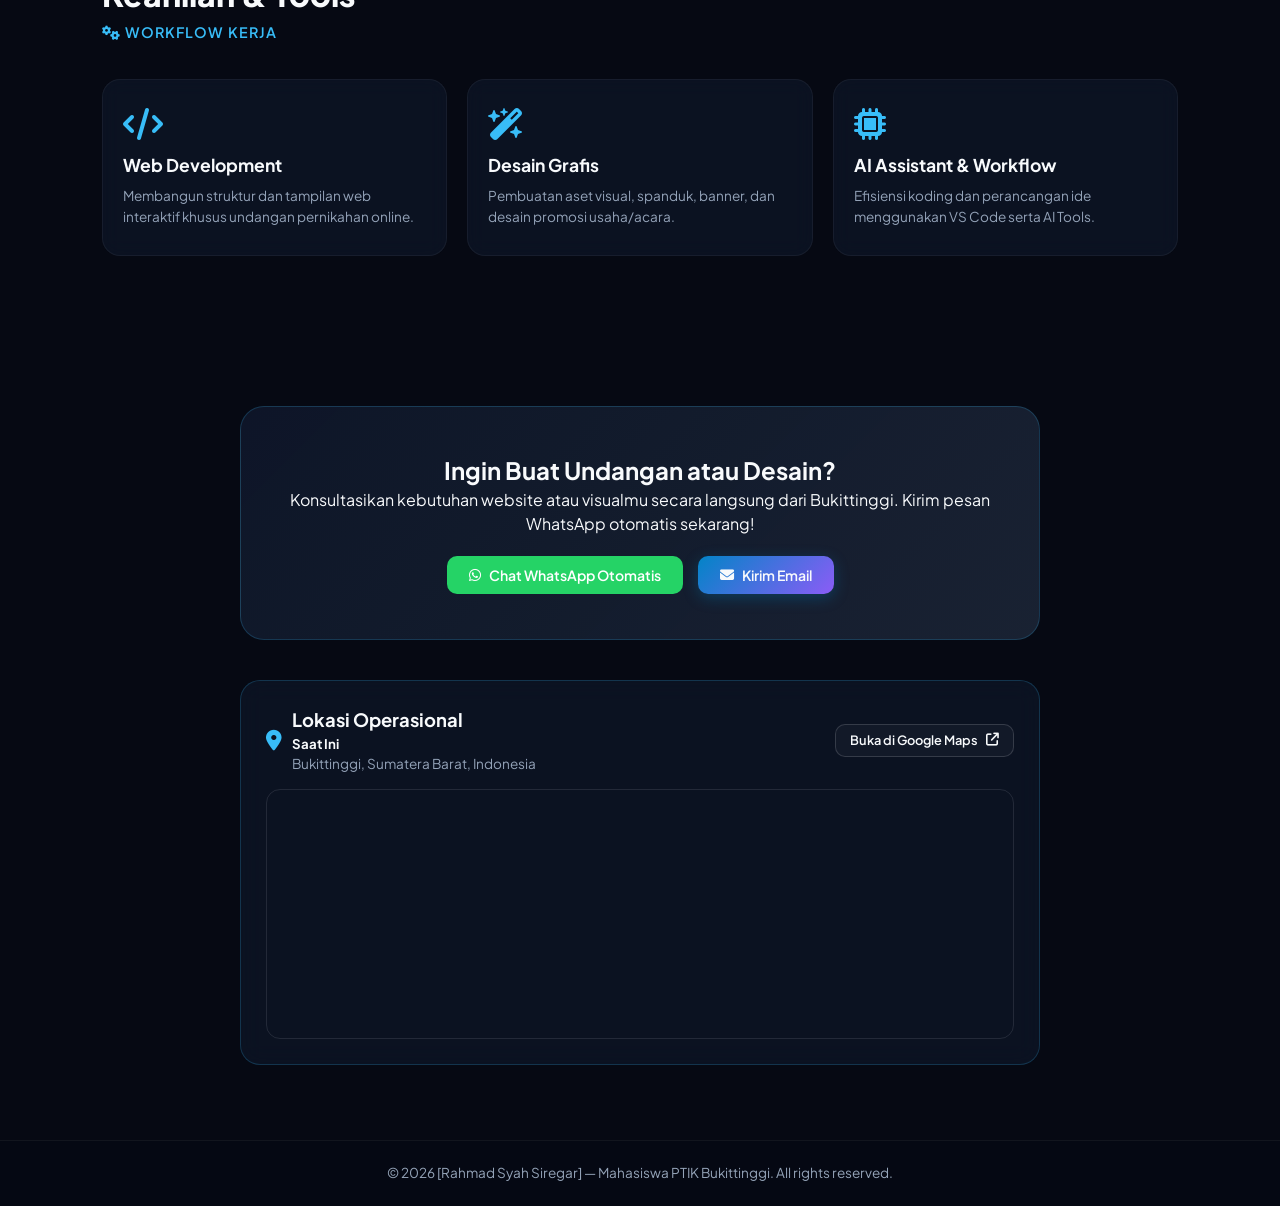
==== commit f9d79ff8: "Update index.html" ====
--- a/index.html
+++ b/index.html
@@ -843,7 +843,7 @@
                 </div>
             </div>
 
-            <div class="project-card" data-aos="fade-up">
+            <div class="project-card" data-aos="fade-up" data-aos-delay="100">
                 <div class="card-img-wrapper">
                     <div class="card-img" style="background-image: url('Hijau Neon Seru Modern Workshop Desain Grafis Flyer A4.png');"></div>
                 </div>
@@ -855,6 +855,7 @@
             </div>
         </div>
 
+         <div class="project-grid">
             <div class="project-card" data-aos="fade-up">
                 <div class="card-img-wrapper">
                     <div class="card-img" style="background-image: url('Oranye dan Putih Modern Webinar Bisnis Instagram Post.png');"></div>
@@ -866,28 +867,7 @@
                 </div>
             </div>
 
-            <div class="project-card" data-aos="fade-up">
-                <div class="card-img-wrapper">
-                    <div class="card-img" style="background-image: url('Dirgahayu RI PALAS.png');"></div>
-                </div>
-                <div class="card-info">
-                    <h3>Ucapan Dirgahayu Republik Indonesia</h3>
-                    <p>Kategori: Social Media Design / Organization Post</p>
-                    <button class="btn btn-primary" onclick="bukaModal('Ucapan Dirgahayu Republik Indonesia', 'Dirgahayu RI PALAS.png', 'Desain ucapan Dirgahayu Republik Indonesia yang ke 81 Tahun, dengan tata letak frame foto yang elegan, dinamis, dan bersih.')">Lihat Galeri <i class="fa-solid fa-image"></i></button>
-                </div>
-            </div>
-
-            <div class="project-card" data-aos="fade-up">
-                <div class="card-img-wrapper">
-                    <div class="card-img" style="background-image: url('Hijau dan Putih Modern Ucapan Selamat Wisuda Instagram Post.png');"></div>
-                </div>
-                <div class="card-info">
-                    <h3>Ucapan Selamat Wisuda Dari Keluarga Besar</h3>
-                    <p>Kategori: Social Media Design / Organization Post</p>
-                    <button class="btn btn-primary" onclick="bukaModal('Ucapan Selamat Wisuda Dari Keluarga Besar', 'Hijau dan Putih Modern Ucapan Selamat Wisuda Instagram Post.png', 'Desain ucapan Selamat Wisuda Dari Keluarga Besar Siregariyah, dengan tata letak frame foto yang aestetic, tegas, elegan, dan dinamis.')">Lihat Galeri <i class="fa-solid fa-image"></i></button>
-                </div>
-            </div>
-                      
+         <div class="project-grid">
             <div class="project-card" data-aos="fade-up">
                 <div class="card-img-wrapper">
                     <div class="card-img" style="background-image: url('Red & Orange Bold Modern Player Announcement Soccer Sport Instagram Post.png');"></div>
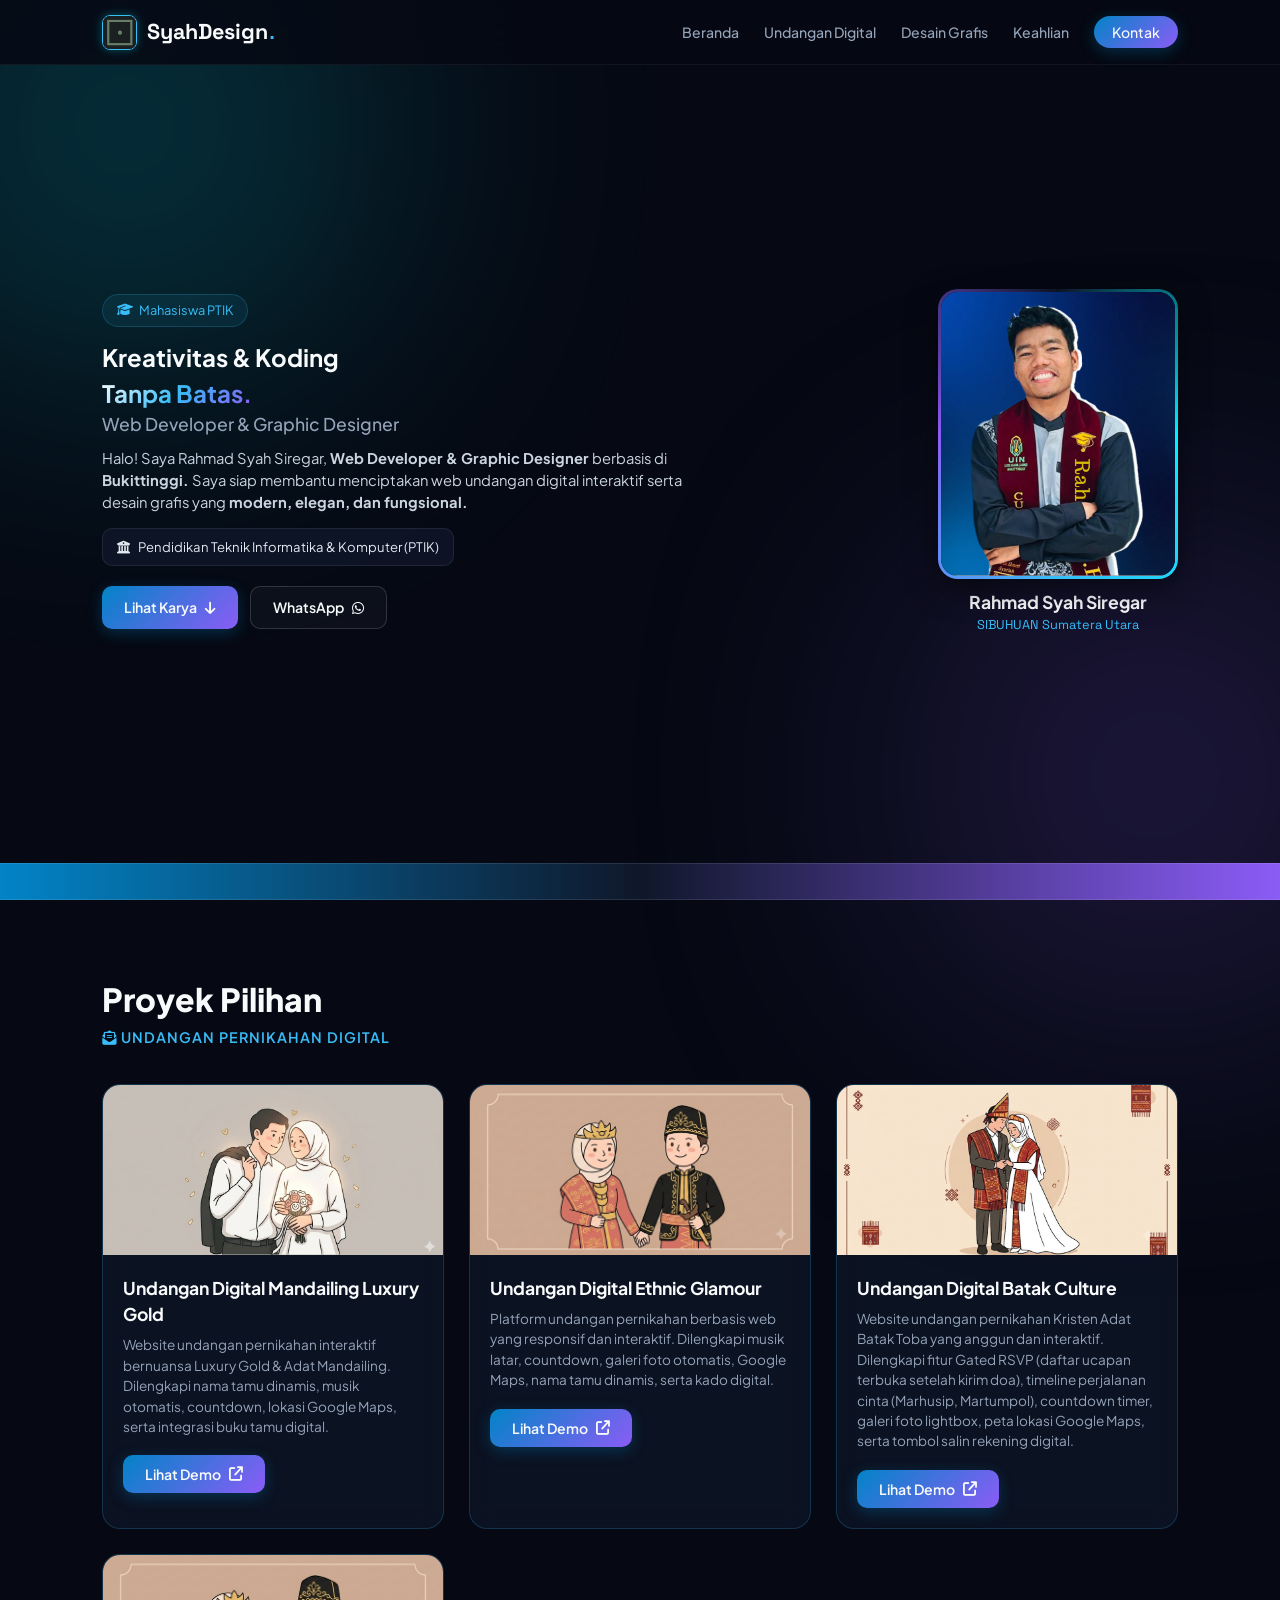
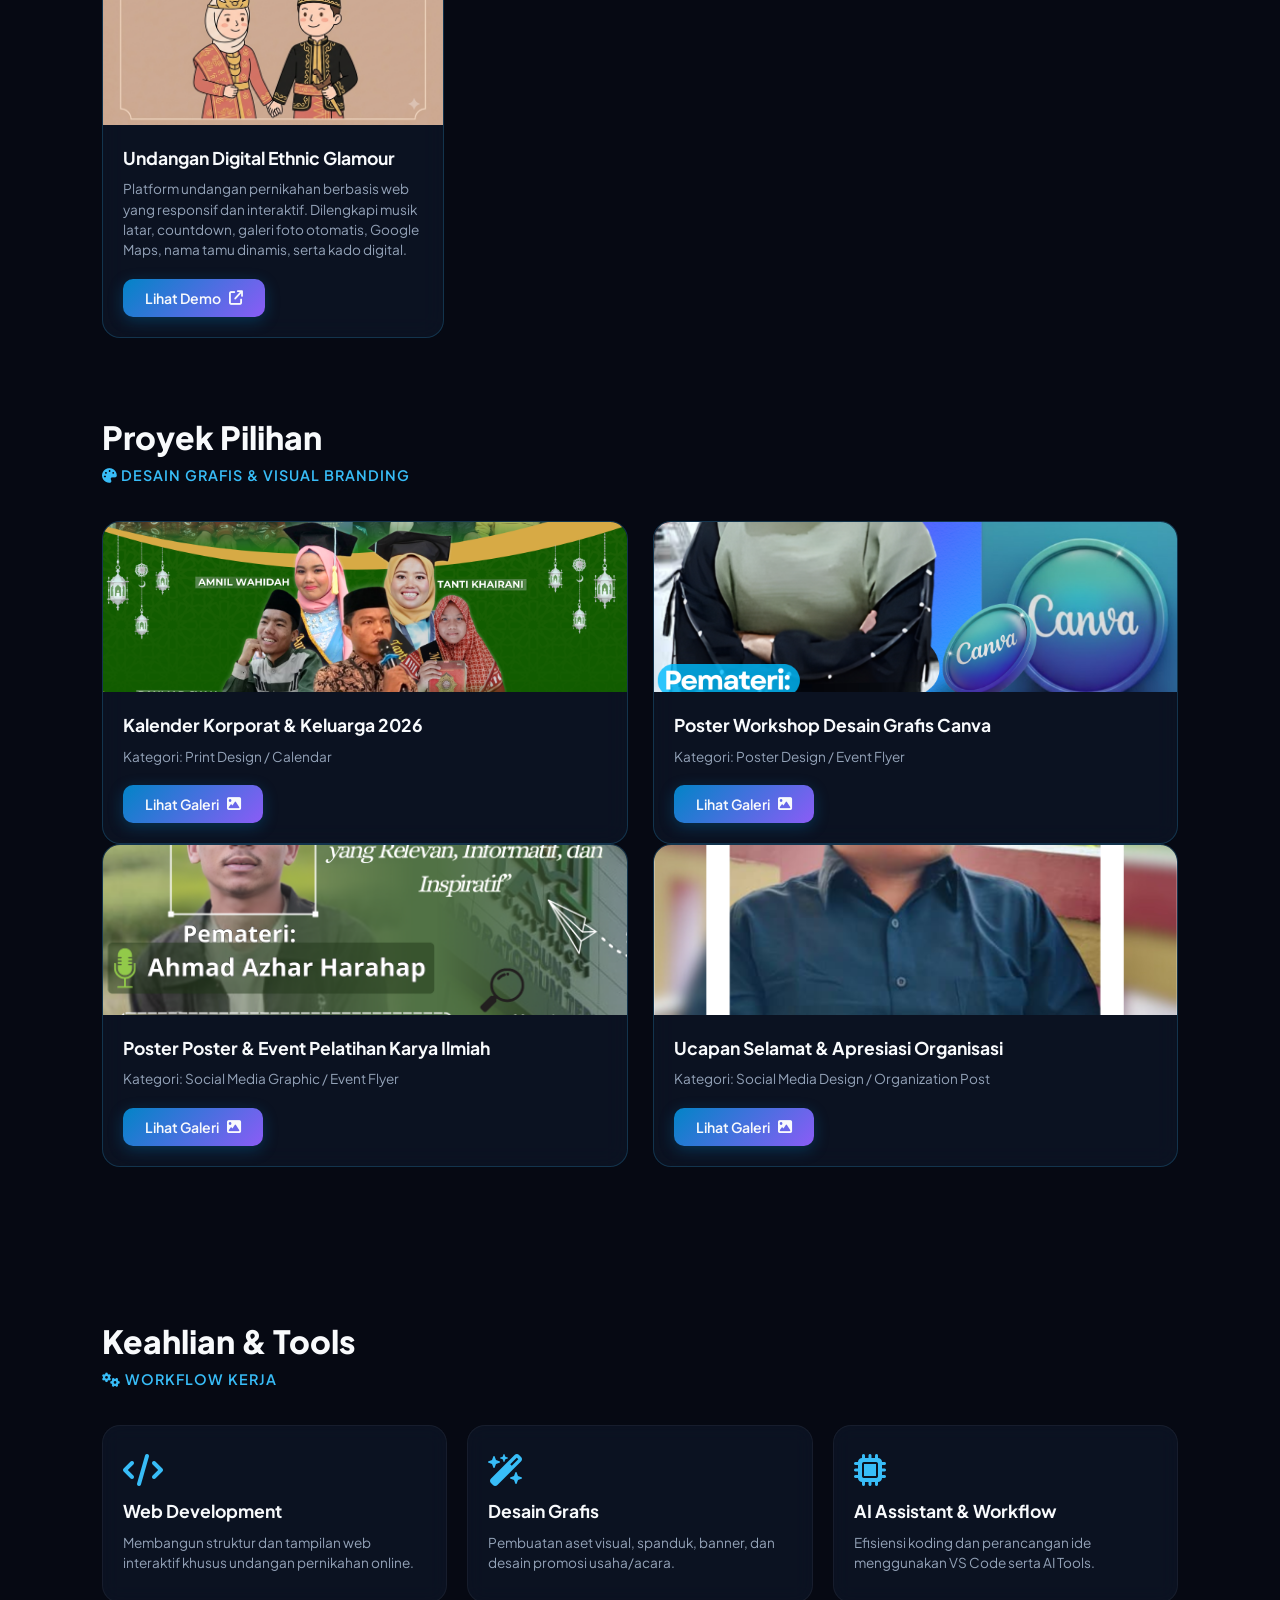
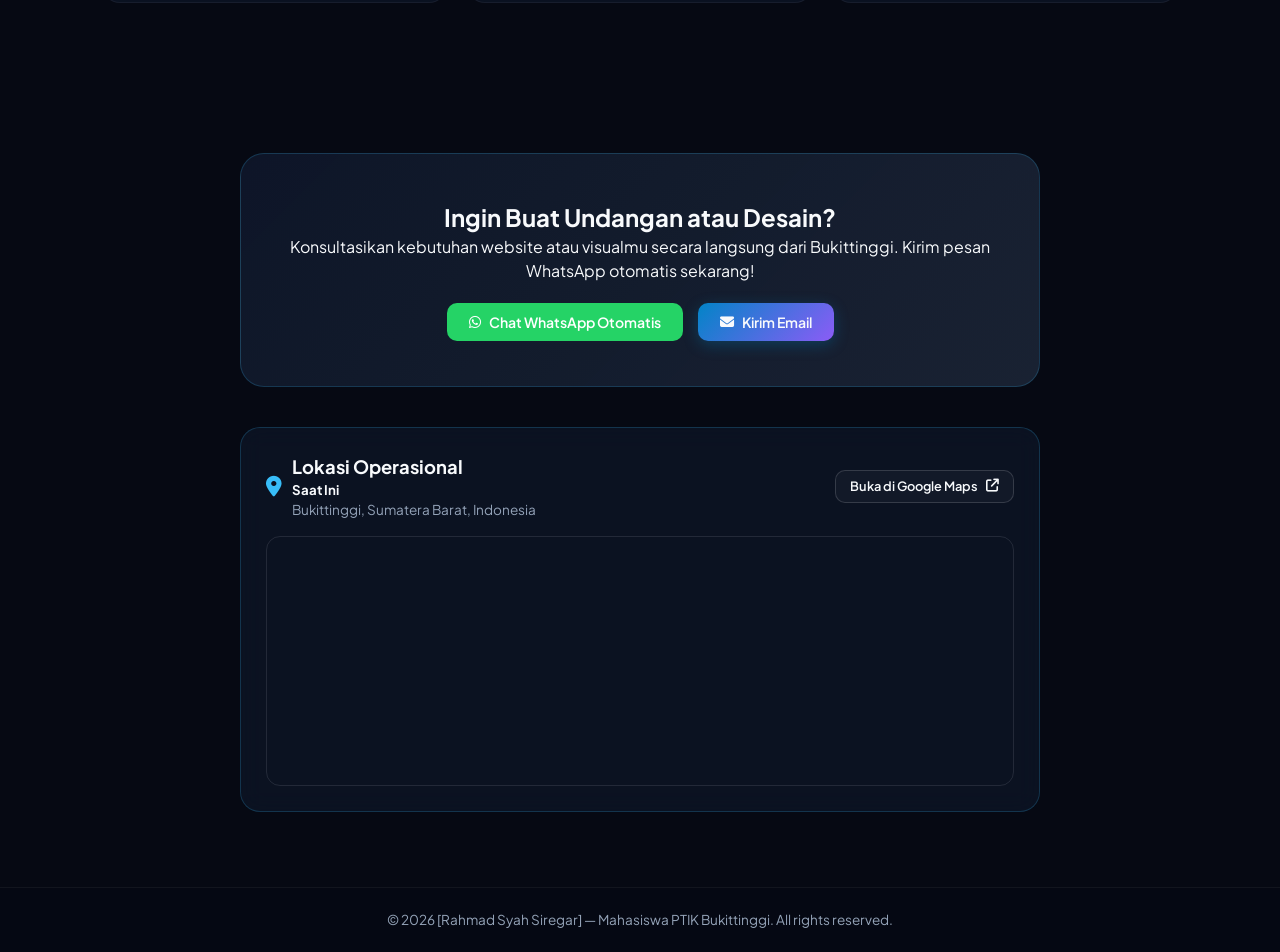
==== commit 78d68ee5: "Update index.html" ====
--- a/index.html
+++ b/index.html
@@ -400,69 +400,46 @@
             color: var(--accent-cyan);
         }
 
-        /* PROJECT GRID & CARD */
-      /* Container Utama Grid: Memaksa kolom selalu rapi & seragam */
-.project-grid {
-    display: grid;
-    grid-template-columns: repeat(auto-fill, minmax(280px, 1fr));
-    gap: 24px;
-    align-items: stretch;
-}
-
-/* Kartu Portofolio */
-.project-card {
-    display: flex;
-    flex-direction: column;
-    height: 100%;
-    border-radius: 16px;
-    overflow: hidden;
-    background: #0f172a;
-    border: 1px solid rgba(255, 255, 255, 0.08);
-}
-
-/* Pembungkus Gambar: Mengunci rasio KOTAK (1:1) */
-.card-img-wrapper {
-    width: 100%;
-    aspect-ratio: 1 / 1; /* Mengunci rasio kotak sempurna */
-    height: 220px;       /* Batas tinggi pasti di laptop */
-    overflow: hidden;
-    position: relative;
-}
-
-/* Pengaturan Gambar Preview Front-end */
-.card-img {
-    width: 100%;
-    height: 100%;
-    background-size: cover;      /* Memotong gambar dengan rapi agar pas di kotak */
-    background-position: top center; /* Fokus ambil area atas gambar */
-    background-repeat: no-repeat;
-}
-
-/* Konten Teks dan Tombol */
-.card-info {
-    padding: 20px;
-    display: flex;
-    flex-direction: column;
-    flex-grow: 1;
-}
-
-.card-info h3 {
-    font-size: 1.1rem;
-    margin-bottom: 8px;
-    line-height: 1.4;
-}
-
-.card-info p {
-    font-size: 0.85rem;
-    color: #94a3b8;
-    margin-bottom: 16px;
-}
-
-.card-info button {
-    margin-top: auto; /* Memaksa tombol sejajar paling bawah */
-    align-self: flex-start;
-}
-
+     /* PROJECT GRID & CARD */
+        .project-grid {
+            display: grid;
+            grid-template-columns: repeat(auto-fit, minmax(280px, 1fr));
+            gap: 25px;
+        }
+
+        .project-card {
+            background: var(--bg-card);
+            border-radius: 18px;
+            overflow: hidden;
+            border: 1px solid var(--border-glow);
+            backdrop-filter: blur(12px);
+            transition: all 0.4s ease;
+        }
+
+        .project-card:hover {
+            transform: translateY(-6px);
+            border-color: var(--neon-glow);
+            box-shadow: 0 12px 25px rgba(0, 242, 254, 0.15);
+        }
+
+        .card-img-wrapper { height: 170px; overflow: hidden; }
+
+        .card-img {
+            width: 100%;
+            height: 100%;
+            background-size: cover;
+            background-position: center;
+            transition: transform 0.5s ease;
+        }
+
+        .project-card:hover .card-img { transform: scale(1.08); }
+
+        .card-info { padding: 20px; }
+
+        .card-info h3 { font-size: 1.1rem; margin-bottom: 8px; }
+
+        .card-info p { font-size: 0.85rem; color: var(--text-gray); margin-bottom: 18px; }
+        
         /* SKILLS SECTION */
         .skills-grid {
             display: grid;
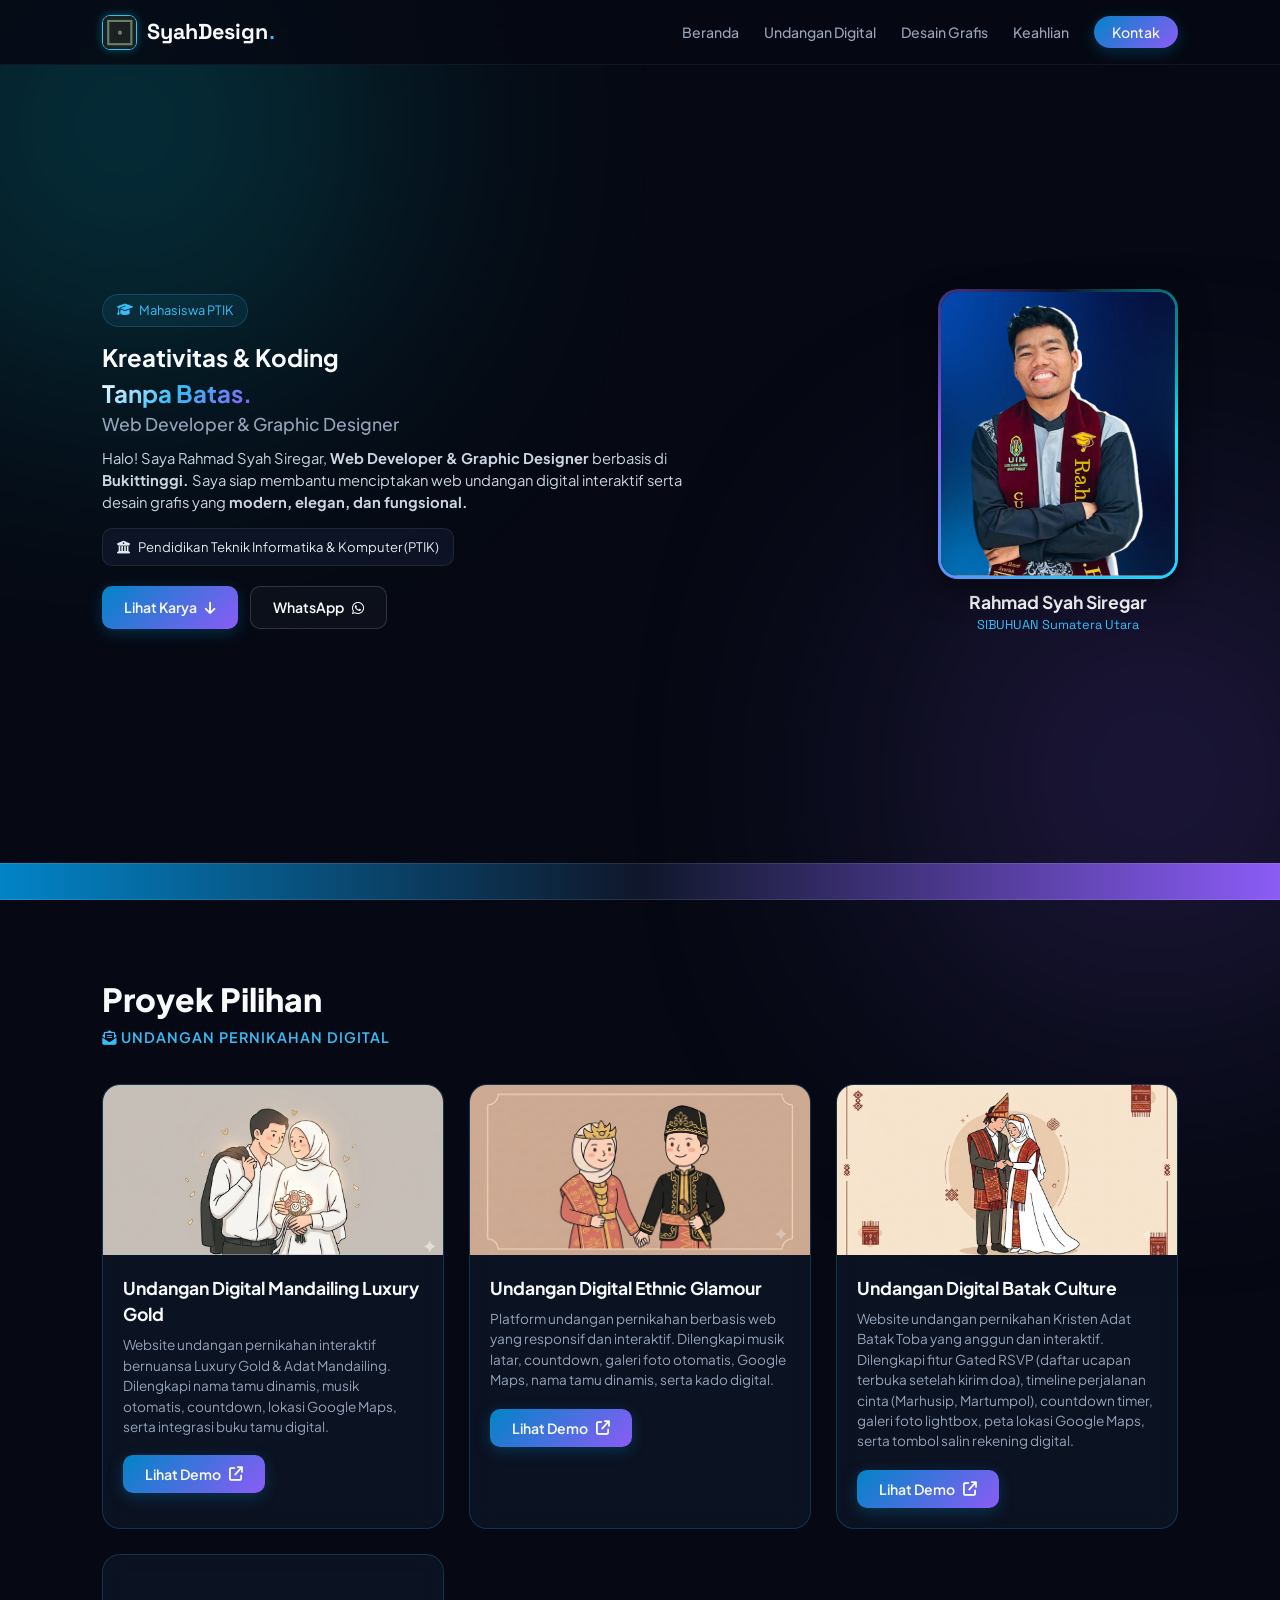
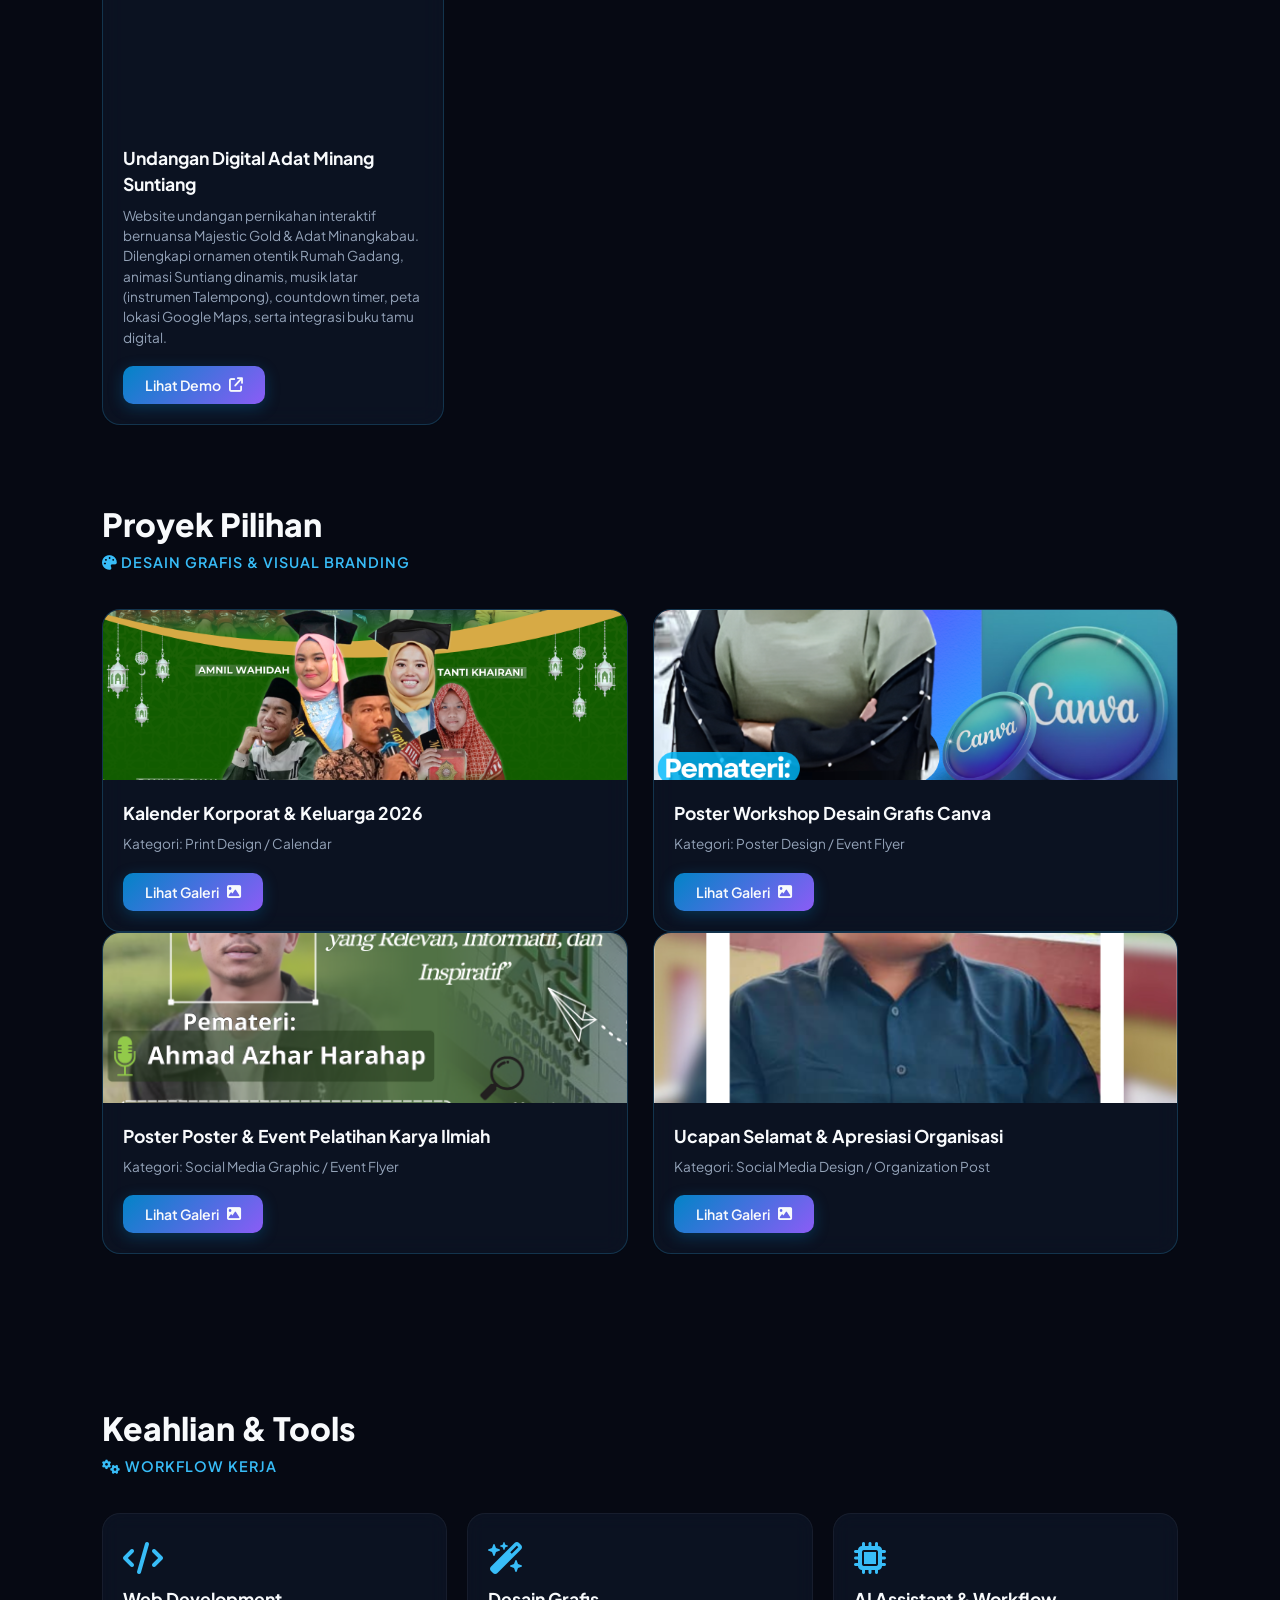
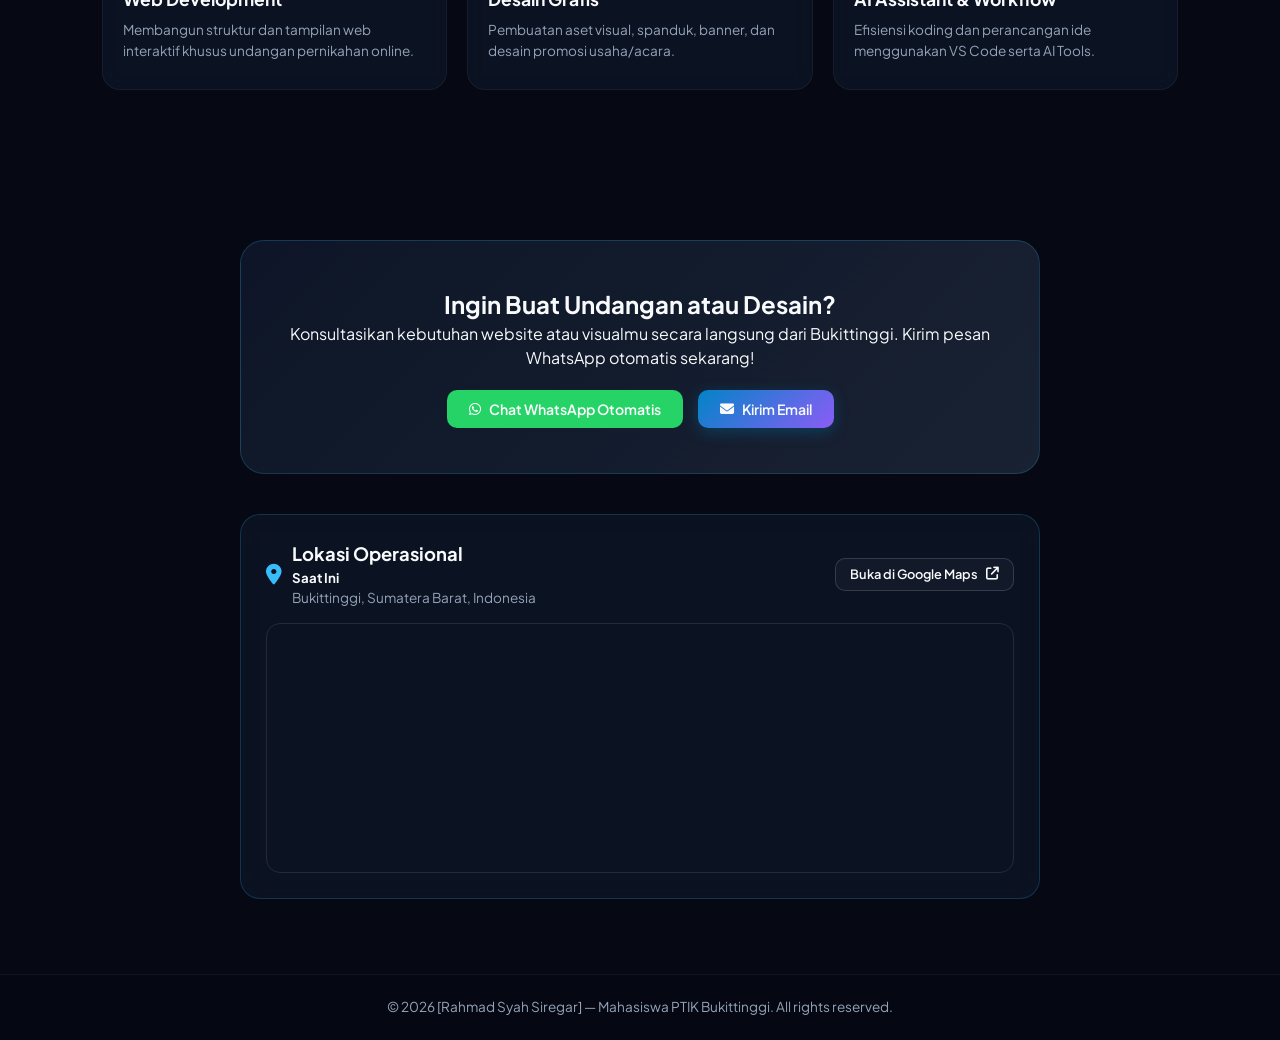
==== commit 720733c3: "Update index.html" ====
--- a/index.html
+++ b/index.html
@@ -772,12 +772,12 @@
 
 <div class="project-card" data-aos="fade-up" data-aos-delay="100">
                 <div class="card-img-wrapper">
-                    <div class="card-img" style="background-image: url('Gemini_Generated_Image_ol3g5vol3g5vol3g.png');"></div>
+                    <div class="card-img" style="background-image: url('adat minangkabau.jpg');"></div>
                 </div>
                 <div class="card-info">
-                    <h3>Undangan Digital Ethnic Glamour</h3>
-                    <p>Platform undangan pernikahan berbasis web yang responsif dan interaktif. Dilengkapi musik latar, countdown, galeri foto otomatis, Google Maps, nama tamu dinamis, serta kado digital.</p>
-                  <button class="btn btn-primary" onclick="bukaDemoFull('Undangan pernikahan ala gen Z.html')">
+                    <h3>Undangan Digital Adat Minang Suntiang</h3>
+                    <p>Website undangan pernikahan interaktif bernuansa Majestic Gold & Adat Minangkabau. Dilengkapi ornamen otentik Rumah Gadang, animasi Suntiang dinamis, musik latar (instrumen Talempong), countdown timer, peta lokasi Google Maps, serta integrasi buku tamu digital.</p>
+                  <button class="btn btn-primary" onclick="bukaDemoFull('Undangannikah adat minangkabau.html')">
             Lihat Demo <i class="fa-solid fa-external-link"></i>
         </button>
     </div>
